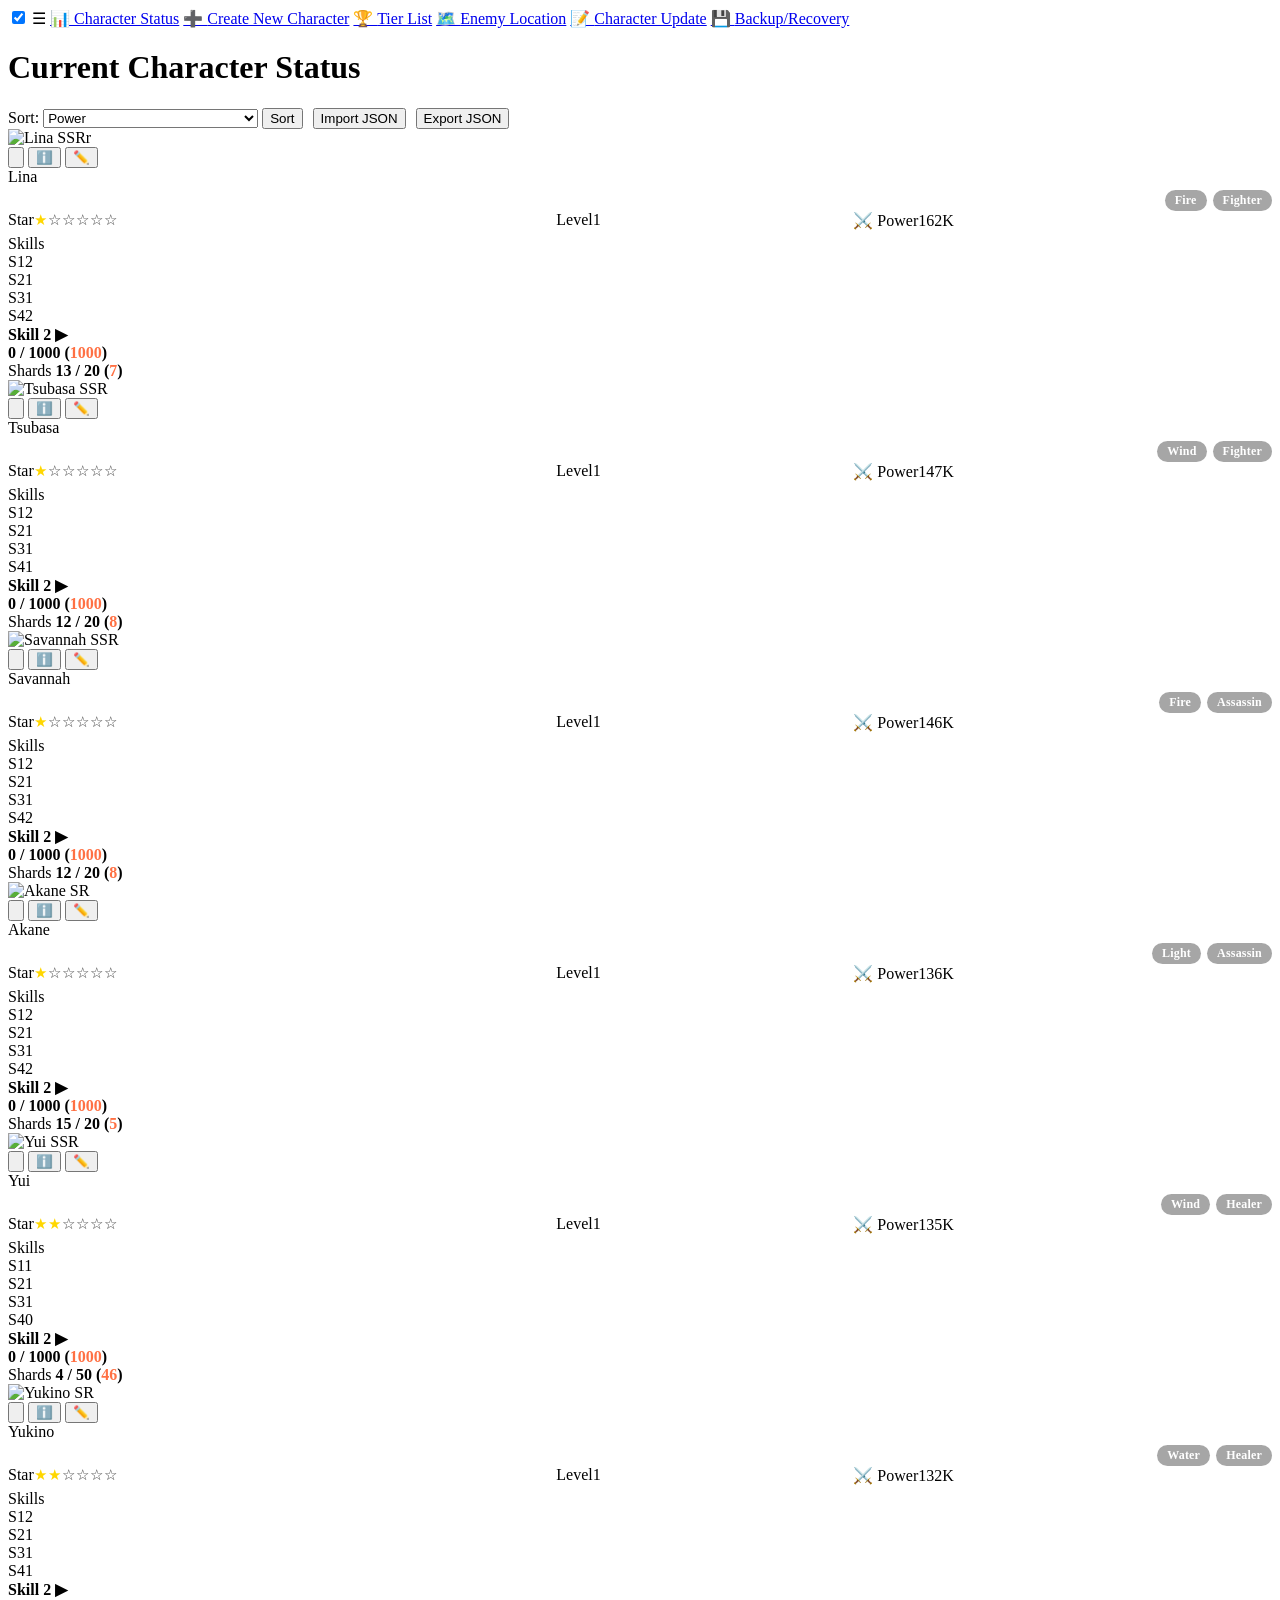
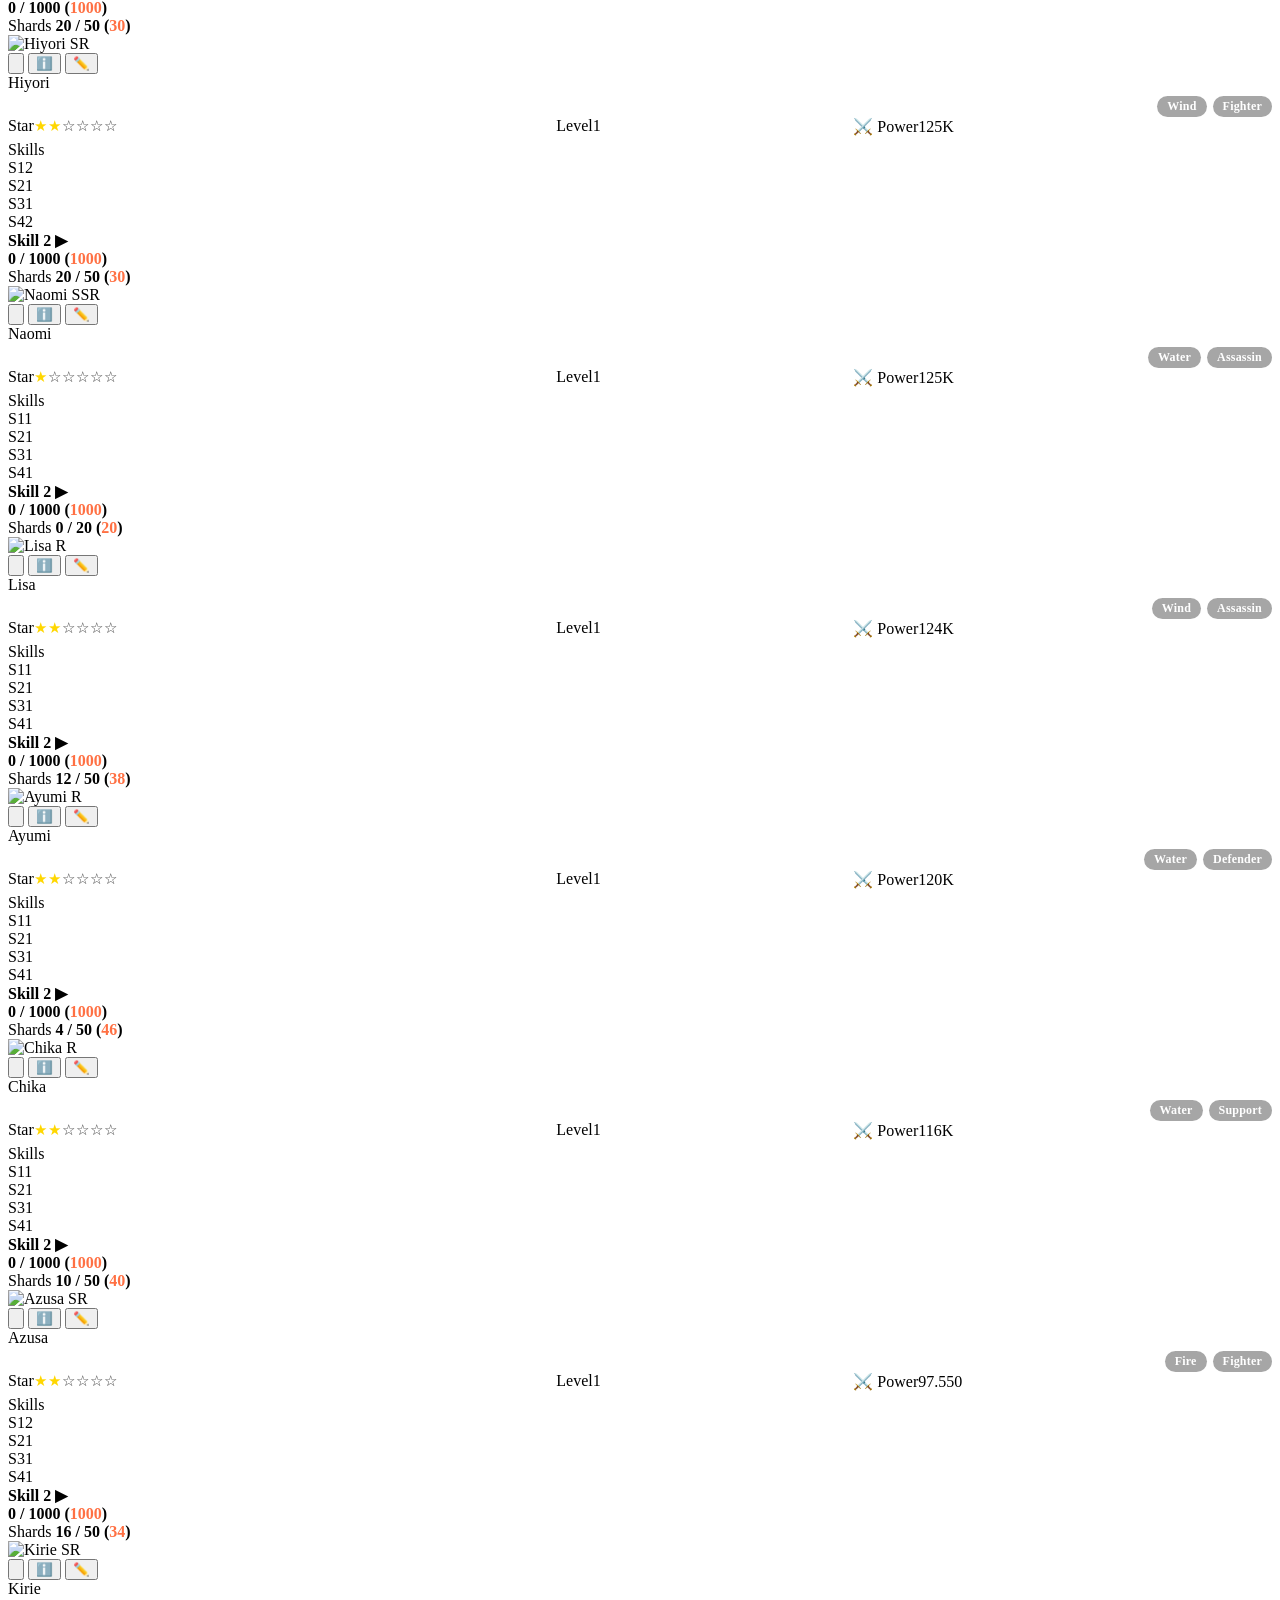
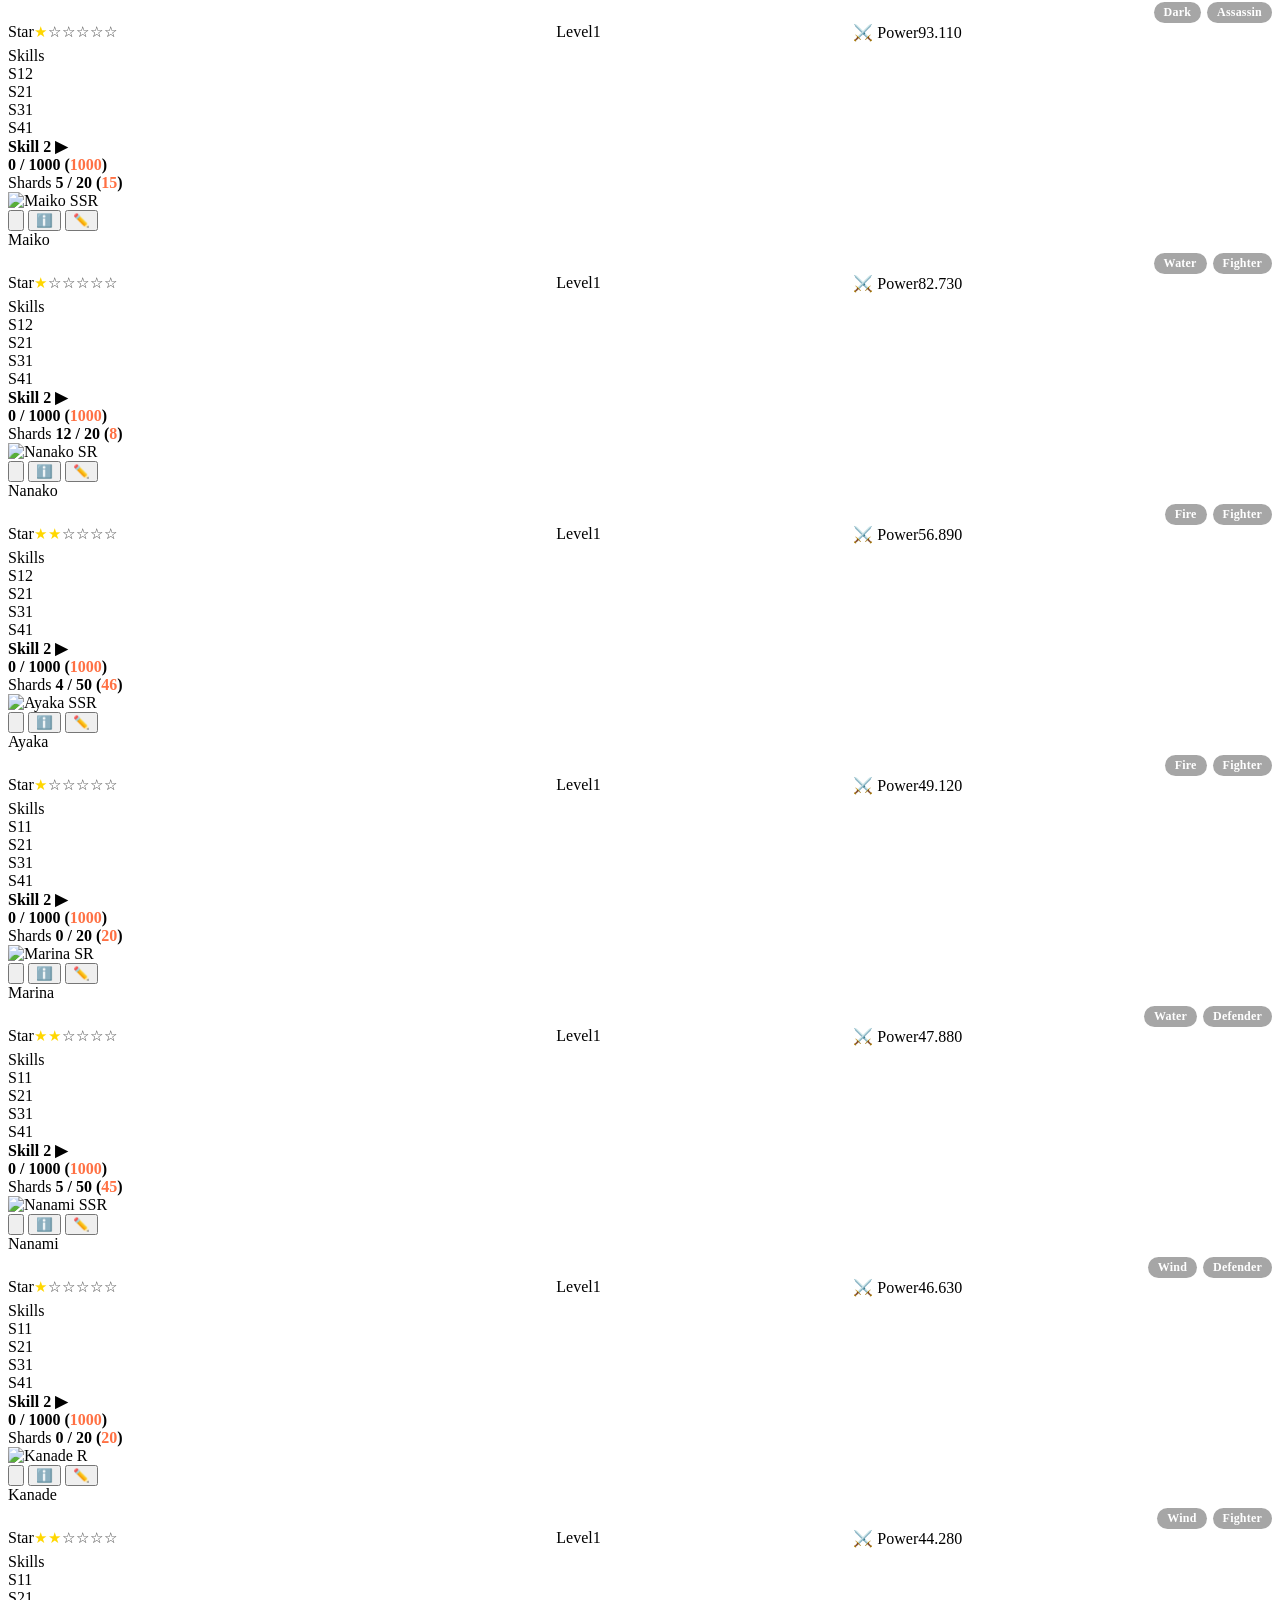
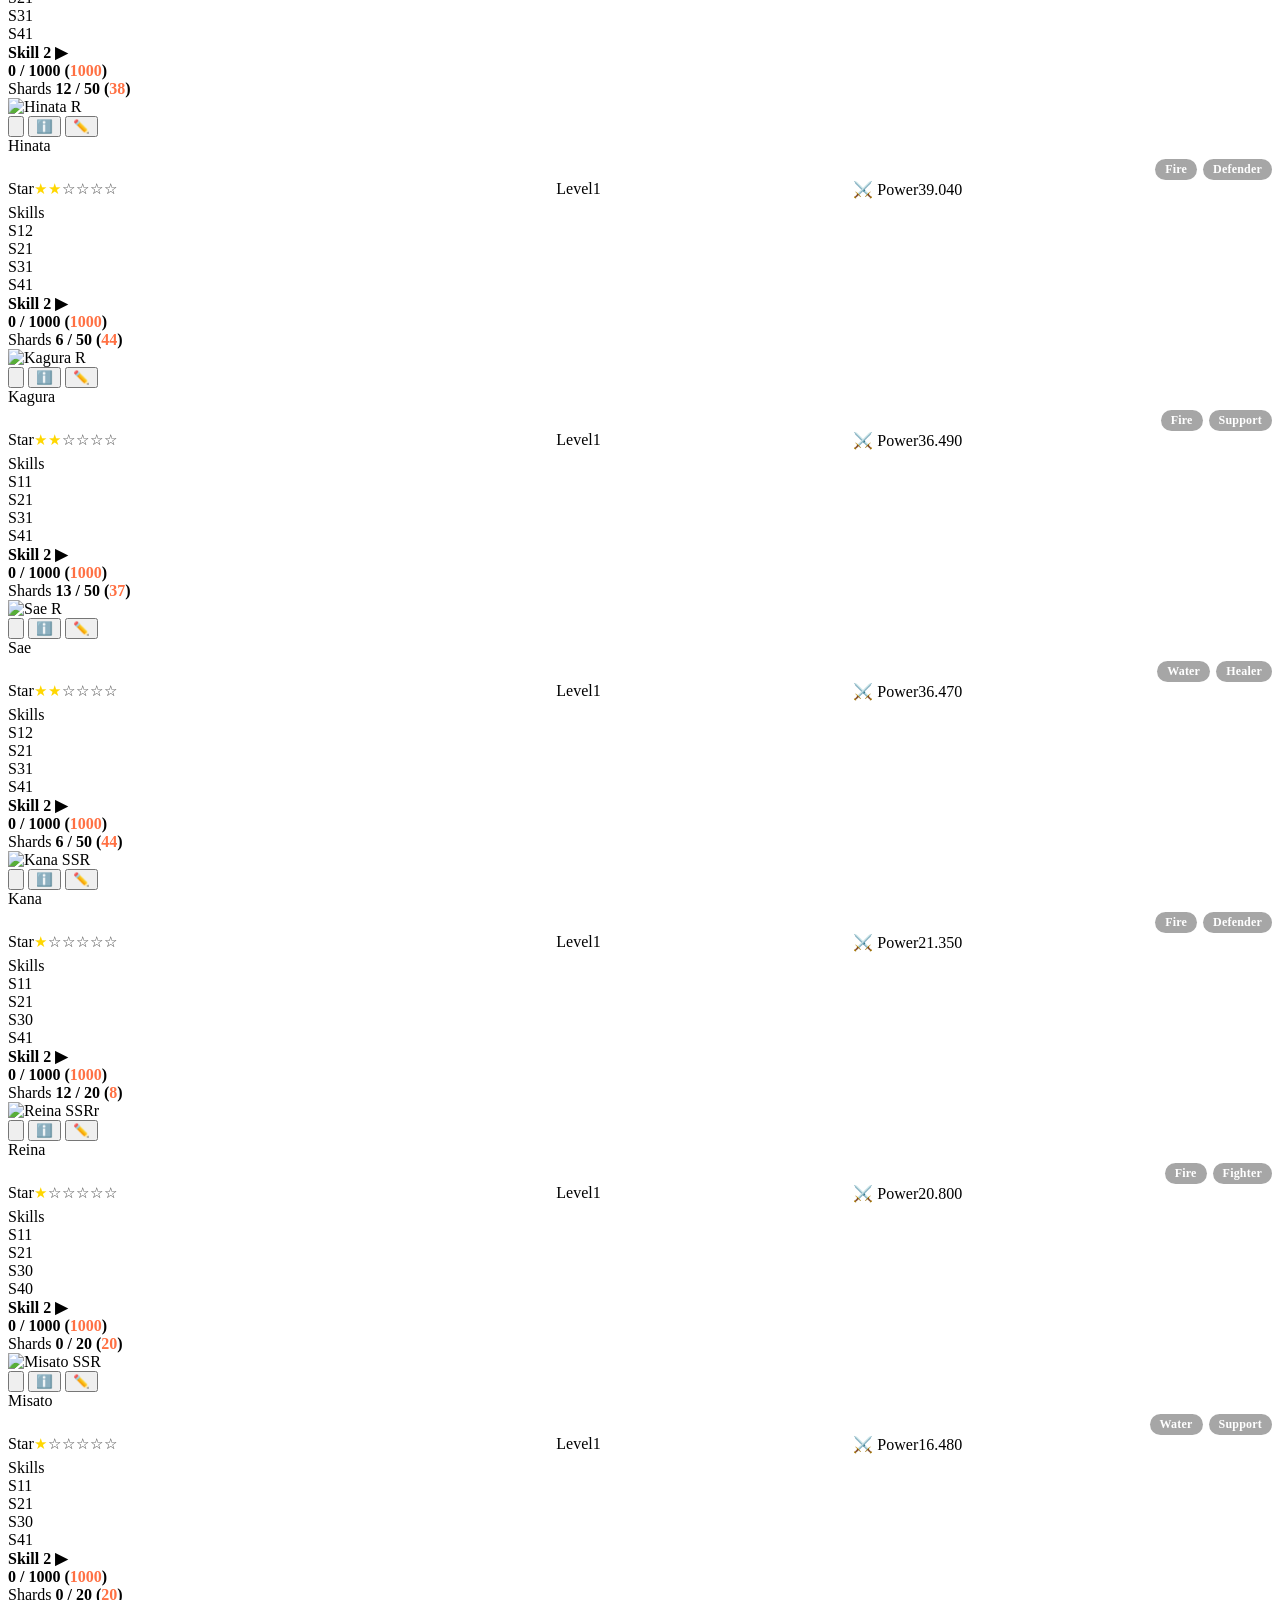
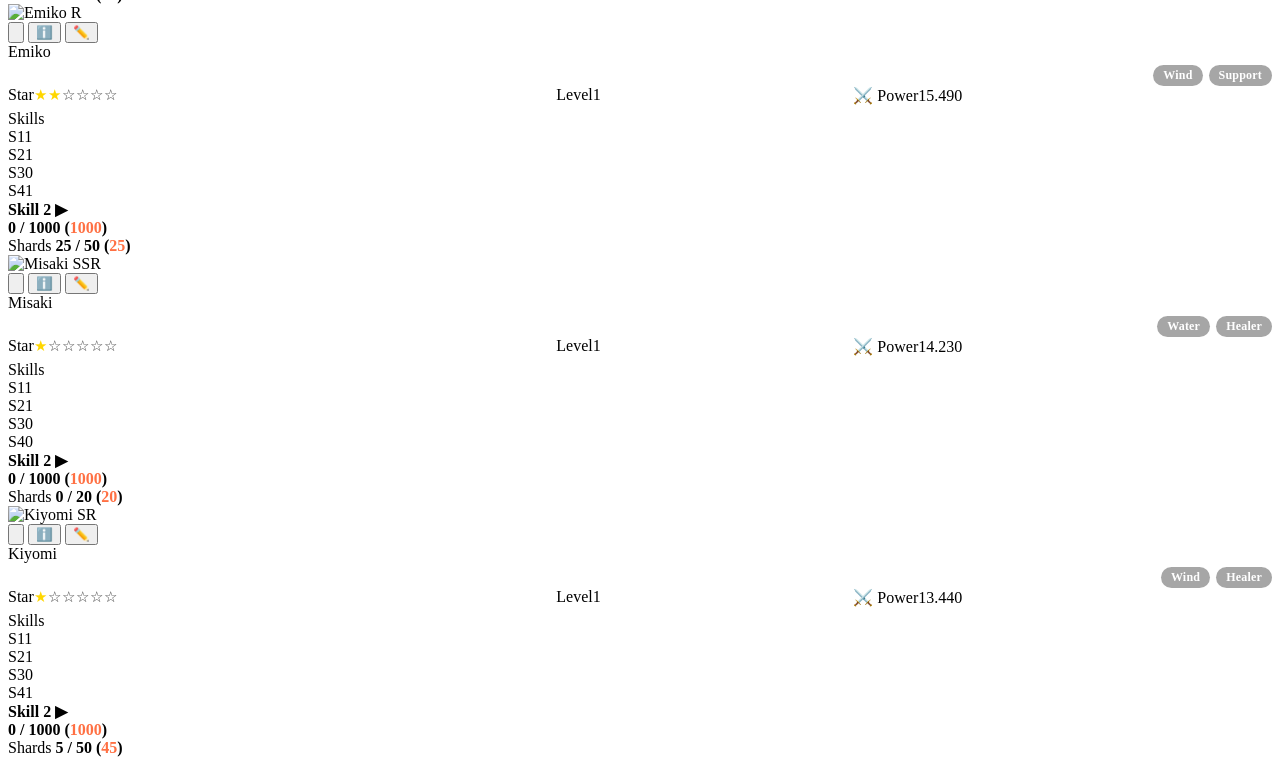
==== index.html @ 73adb27b "u" ====
<!DOCTYPE html>
<html lang="en">
<head>
    <meta charset="UTF-8">
    <meta name="viewport" content="width=device-width, initial-scale=1.0">
    <title>Character Collection</title>
    <link rel="stylesheet" href="style.css">
    <style>
        /* ===== Tambahan untuk layout bertingkat (tier) =====
           Boleh dipindah ke style.css kalau mau. */

        /* Tier 1: chip element + role di header */
        .char-tags { display: flex; gap: 6px; justify-content: flex-end; flex-wrap: wrap; margin-top: 4px; }
        .char-tag {
            font-size: 12px; font-weight: 700; padding: 3px 10px; border-radius: 999px;
            background: rgba(0, 0, 0, 0.35); color: #fff; letter-spacing: .2px;
        }

        /* Tier 2: baris Star | Level | Power */
        .grid-3 { display: grid; grid-template-columns: 1.3fr 0.7fr 1fr; gap: 4px; }
        .grid-value.star-value { font-size: 15px; letter-spacing: 1px; white-space: nowrap; }

        /* Shards satu baris penuh */
        .grid-2-row.single { grid-template-columns: 1fr; }
        .grid-2-row.single > .grid-item { width: 100%; flex: 1; }

        /* Tier 3: panel info (tersembunyi sampai tombol ℹ️ ditekan) */
        .info-panel {
            display: none; margin-top: 8px; padding: 10px 12px; border-radius: 10px;
            background: rgba(255, 255, 255, 0.05); border: 1px dashed rgba(255, 255, 255, 0.18);
        }
        .char-card.show-info .info-panel { display: block; }
        .info-btn.on { outline: 2px solid currentColor; border-radius: 6px; }
        .info-section-title { font-size: 11px; opacity: .7; margin: 0 0 6px; }
        .info-row { display: grid; grid-template-columns: repeat(3, 1fr); gap: 6px; margin-bottom: 10px; }
        .info-wear { display: grid; grid-template-columns: repeat(4, 1fr); gap: 6px; }
        .info-cell { display: flex; flex-direction: column; align-items: center; gap: 2px; }
        .info-cell .grid-label { font-size: 11px; }
        .info-cell .grid-value { font-size: 16px; }
        .wear-empty { opacity: .35; }

        /* Form edit: bagian wear */
        .edit-wear { display: grid; grid-template-columns: repeat(4, 1fr); gap: 4px; margin: 6px 0; }

        /* Toolbar import/export */
        #filter-controls .spacer { flex: 1; }
        #filter-controls .tool-btn { margin-left: 6px; }
    </style>
</head>
<body>
    <div id="sidebar">
        <input type="checkbox" id="checkmn" checked />
        <label for="checkmn" id="toggle-btn">☰</label>

        <a href="index.html" class="active">📊 <span>Character Status</span></a>
        <a href="create.html">➕ <span>Create New Character</span></a>
        <a href="tier_list.html">🏆 <span>Tier List</span></a> 
        <a href="enemy_location.html">🗺️ <span>Enemy Location</span></a>
        <a href="update_list.html">📝 <span>Character Update</span></a>
        <a href="backup_recovery.html">💾 <span>Backup/Recovery</span></a>
    </div>

    <div id="main-content">
        <h1>Current Character Status</h1>
        
        <div id="filter-controls">
            <label for="sort-by">Sort:</label>
            <select id="sort-by">
                <option value="power" selected>Power</option>
                <option value="skillProgress">Skill Progress</option>
                <option value="default">Default (Element &gt; Role &gt; Rank)</option>
                <option value="level">Level</option>
                <option value="star">Star</option>
                <option value="cardLevel">Card Level</option>
                <option value="cardStar">Card Star</option>
                <option value="shards">Shards</option>
            </select>
            <button id="sort-button">Sort</button>

            <span class="spacer"></span>
            <button id="import-button" class="tool-btn">Import JSON</button>
            <button id="export-button" class="tool-btn">Export JSON</button>
            <input type="file" id="import-file" accept=".json,application/json" hidden>
        </div>

        <div id="card-container"></div>
        
        <div id="load-error"></div>
    </div>

  <script>
    // Konstanta kunci penyimpanan (format di localStorage tetap flat, supaya halaman lain tidak rusak)
    const STORAGE_KEY = 'CHARACTER_DATA_V1';
    let charactersData = []; 

    // --- URUTAN KELOMPOK (dipakai untuk sort default & export) ---
    const ELEMENT_ORDER = ["Fire", "Wind", "Water", "Light", "Dark"];
    const ROLE_ORDER    = ["Fighter", "Assassin", "Defender", "Support", "Healer"];
    const RANK_ORDER    = ["SSRr", "SSR", "SR", "R"];
    const WEAR_KEYS     = ["bracelet", "bikini", "hat", "sandals"];
    const orderIdx = (list, v) => { const i = list.indexOf(v); return i === -1 ? 99 : i; };

    // Power bisa "162K", "1.2M", atau "56.890" (titik = pemisah ribuan)
    function parsePower(p) {
        let s = String(p).toUpperCase().replace(/,/g, '').replace(/\s/g, '');
        if (s.endsWith('K')) return parseFloat(s) * 1000;
        if (s.endsWith('M')) return parseFloat(s) * 1000000;
        if (/^\d{1,3}(\.\d{3})+$/.test(s)) s = s.replace(/\./g, '');
        return parseFloat(s) || 0;
    }

    // =====================================================
    //  KONVERSI JSON:  flat  <->  grouped (element>role>rank>[...])
    // =====================================================
    function flattenGrouped(grouped) {
        const out = [];
        for (const [element, roles] of Object.entries(grouped)) {
            for (const [role, ranks] of Object.entries(roles)) {
                for (const [rank, list] of Object.entries(ranks)) {
                    for (const c of list) {
                        const sk = c.skills || [];
                        const wear = c.wear || {};
                        const flat = {
                            name: c.name, rank, element, role,
                            level: c.level ?? 1,
                            intimacy: c.intimacy ?? 1,
                            star: c.star ?? 1,
                            skillOneLevel: sk[0] ?? 1,
                            skillTwoLevel: sk[1] ?? 1,
                            skillThreeLevel: sk[2] ?? 0,
                            skillFourLevel: sk[3] ?? 0,
                            cardLevel: c.card?.lv ?? 0,
                            cardStar: c.card?.star ?? 0,
                            power: c.power ?? "0",
                            shards: c.shards?.cur ?? 0,
                            shardMax: c.shards?.max ?? 0
                        };
                        WEAR_KEYS.forEach(k => flat[k] = wear[k] ?? 'e'); // 'e' = kosong (kompatibel halaman lain)
                        if (c.skillProgress) flat.skillProgress = c.skillProgress;
                        out.push(flat);
                    }
                }
            }
        }
        return out;
    }

    function groupCharacters(flat) {
        const g = {};
        flat.forEach(c => {
            const compact = {
                name: c.name,
                star: c.star,
                skills: [c.skillOneLevel, c.skillTwoLevel, c.skillThreeLevel, c.skillFourLevel],
                power: c.power,
                level: c.level,
                shards: { cur: parseInt(c.shards) || 0, max: parseInt(c.shardMax) || 0 },
                card: { lv: c.cardLevel, star: c.cardStar },
                intimacy: c.intimacy,
                wear: Object.fromEntries(WEAR_KEYS.map(k => [k, (c[k] && c[k] !== 'e') ? c[k] : null]))
            };
            if (c.skillProgress) compact.skillProgress = c.skillProgress;
            ((g[c.element] ??= {})[c.role] ??= {})[c.rank] ??= [];
            g[c.element][c.role][c.rank].push(compact);
        });
        return g;
    }

    // Cetak JSON rapi: 1 karakter = 1 baris
    function stringifyGrouped(g) {
        const L = ['{'];
        const els = Object.keys(g).sort((a, b) => orderIdx(ELEMENT_ORDER, a) - orderIdx(ELEMENT_ORDER, b));
        els.forEach((el, i) => {
            L.push(`  ${JSON.stringify(el)}: {`);
            const roles = Object.keys(g[el]).sort((a, b) => orderIdx(ROLE_ORDER, a) - orderIdx(ROLE_ORDER, b));
            roles.forEach((ro, j) => {
                L.push(`    ${JSON.stringify(ro)}: {`);
                const ranks = Object.keys(g[el][ro]).sort((a, b) => orderIdx(RANK_ORDER, a) - orderIdx(RANK_ORDER, b));
                ranks.forEach((rk, k) => {
                    L.push(`      ${JSON.stringify(rk)}: [`);
                    const list = [...g[el][ro][rk]].sort((a, b) => parsePower(b.power) - parsePower(a.power));
                    list.forEach((c, m) => L.push(`        ${JSON.stringify(c)}${m < list.length - 1 ? ',' : ''}`));
                    L.push(`      ]${k < ranks.length - 1 ? ',' : ''}`);
                });
                L.push(`    }${j < roles.length - 1 ? ',' : ''}`);
            });
            L.push(`  }${i < els.length - 1 ? ',' : ''}`);
        });
        L.push('}');
        return L.join('\n');
    }

    // Terima format lama (array) maupun baru (object bertingkat)
    function normalizeImported(parsed) {
        return Array.isArray(parsed) ? parsed : flattenGrouped(parsed);
    }

    function migrate(list) {
        list.forEach(char => {
            if (!char.skillProgress) char.skillProgress = { tracked: false, skill: 'skillTwo', current: 0, max: 1000 };
            WEAR_KEYS.forEach(k => { if (char[k] === undefined || char[k] === null) char[k] = 'e'; });
        });
        return list;
    }

    // --- FUNGSI IKON BINTANG ---
    function generateStarIcons(currentStar) {
        const maxStar = 6;
        let starsHtml = '';
        for (let i = 0; i < maxStar; i++) {
            starsHtml += `<span style="color: ${i < currentStar ? 'gold' : '#444'};">${i < currentStar ? '★' : '☆'}</span>`;
        }
        return starsHtml;
    }

    // --- GENERATE HTML MODE BACA (READ-ONLY) ---
    //  Tier 1: img, nama, element, role, rank        (header)
    //  Tier 2: star, skills, power, level, shards    (body)
    //  Tier 3: card, intimacy, 4 wear                (panel info ℹ️)
    function createCardHTML(data, index) {
        const currentShards = parseInt(data.shards) || 0;
        const maxShards = parseInt(data.shardMax) || 0;
        const restShards = Math.max(0, maxShards - currentShards);
        const shardPercentage = maxShards > 0 ? Math.min((currentShards / maxShards) * 100, 100) : 0;
        const elementClass = `element-${data.element}`;
        const starIcons = generateStarIcons(data.star); 
        const cardStarIcons = generateStarIcons(data.cardStar);

        // Data for skill progress
        const skillProgress = data.skillProgress || { tracked: false, skill: 'skillTwo', current: 0, max: 1000 };
        const isTracked = skillProgress.tracked;
        const skillProgressPercentage = Math.min((skillProgress.current / skillProgress.max) * 100, 100);
        const skillNameMap = { skillOne: 'Skill 1', skillTwo: 'Skill 2', skillThree: 'Skill 3' };
        const trackedSkillName = skillNameMap[skillProgress.skill] || 'Skill';

        const wearLabels = { bracelet: 'Bracelet', bikini: 'Bikini', hat: 'Hat', sandals: 'Sandals' };
        const wearHTML = WEAR_KEYS.map(k => {
            const v = data[k];
            const empty = !v || v === 'e';
            return `<div class="info-cell"><span class="grid-label">${wearLabels[k]}</span><span class="grid-value ${empty ? 'wear-empty' : ''}">${empty ? '-' : v}</span></div>`;
        }).join('');

        return `
            <div class="char-card ${elementClass} ${isTracked ? 'progress-tracked' : ''}" id="card-${index}" onclick="handleCardClick(this, event)"> 

                <!-- TIER 1 -->
                <div class="card-header">
                    <div class="grid-2-row header-left">
                        <span class="char-icon"><img src="img/${data.name}.png" alt="${data.name}" onerror="this.src='img/default.png'"></span>
                        <span class="char-rank rank-${data.rank}">${data.rank}</span>
                    </div>
                    <div class="header-right">
                        <div class="header-top-right">
                            <button class="bookmark-btn" title="Track skill progress" onclick="toggleSkillProgress(${index}, event)">
                                <svg fill="currentColor" viewBox="0 0 20 20"><path d="M5 4a2 2 0 012-2h6a2 2 0 012 2v14l-5-2.5L5 18V4z"></path></svg>
                            </button>
                            <button class="edit-btn info-btn" title="Detail" onclick="toggleInfo(${index}, event)">ℹ️</button>
                            <button class="edit-btn" title="Edit" onclick="activateEditMode(${index}, event)">✏️</button>
                        </div>
                        <span class="char-name">${data.name}</span>
                        <span class="char-tags">
                            <span class="char-tag">${data.element}</span>
                            <span class="char-tag">${data.role}</span>
                        </span>
                    </div>
                </div>

                <!-- TIER 2 -->
                <div class="grid-3 main-stats">
                    <div class="grid-item"><span class="grid-label">Star</span><span class="grid-value star-value">${starIcons}</span></div>
                    <div class="grid-item"><span class="grid-label">Level</span><span class="grid-value">${data.level}</span></div>
                    <div class="grid-item"><span class="grid-label">⚔️ Power</span><span class="grid-value">${data.power}</span></div>
                </div>

                <div class="grid-5">
                    <div class="label grid-item" style="margin-top: 5px;">Skills</div>
                    <div class="grid-item"><span class="grid-label">S1</span><span class="grid-value">${data.skillOneLevel}</span></div>
                    <div class="grid-item"><span class="grid-label">S2</span><span class="grid-value">${data.skillTwoLevel}</span></div>
                    <div class="grid-item"><span class="grid-label">S3</span><span class="grid-value">${data.skillThreeLevel}</span></div>
                    <div class="grid-item"><span class="grid-label">S4</span><span class="grid-value">${data.skillFourLevel}</span></div>
                </div>

                <div class="grid-2-row skill-progress-details">
                    <div class="grid-item" style="border:none; padding:0;">
                        <span class="grid-label skill-progress-name"><b>${trackedSkillName} ▶</b></span>
                    </div>
                    <div class="grid-item">
                        <span class="grid-label skill-progress-name"><b>${skillProgress.current} / ${skillProgress.max} (<span style="color:#ff7043;">${skillProgress.max - skillProgress.current}</span>)</b></span>
                        <div class="grid-value progress-bg">
                            <div class="progress-fill" style="width: ${skillProgressPercentage}%"></div>
                        </div>
                    </div>
                </div>

                <div class="grid-2-row single">
                    <div class="grid-item" style="border:none; padding:0;">
                        <span class="grid-label">Shards <b>${currentShards} / ${maxShards} (<span style="color:#ff7043;">${restShards}</span>)</b></span>
                        <div class="grid-value progress-bg">
                            <div class="progress-fill" style="width: ${shardPercentage}%"></div>
                        </div>
                    </div>
                </div>

                <!-- TIER 3 (hanya muncul lewat tombol ℹ️) -->
                <div class="info-panel">
                    <p class="info-section-title">Card &amp; Intimacy</p>
                    <div class="info-row">
                        <div class="info-cell"><span class="grid-label">Card Lv</span><span class="grid-value">${data.cardLevel}</span></div>
                        <div class="info-cell"><span class="grid-label">Card Star</span><span class="grid-value star-value">${cardStarIcons}</span></div>
                        <div class="info-cell"><span class="grid-label">Intimacy</span><span class="grid-value">${data.intimacy}</span></div>
                    </div>
                    <p class="info-section-title">Wear</p>
                    <div class="info-wear">${wearHTML}</div>
                </div>
            </div>
        `;
    }

    // --- GENERATE HTML MODE EDIT (FORM INPUT) ---
    function createEditFormHTML(data, index) {
        const elementClass = `element-${data.element}`;
        const skillProgress = data.skillProgress || { tracked: false, skill: 'skillTwo', current: 0, max: 1000 };
        const wearVal = k => (data[k] && data[k] !== 'e') ? data[k] : '';
        const wearLabels = { bracelet: 'Bracelet', bikini: 'Bikini', hat: 'Hat', sandals: 'Sandals' };

        return `
            <div class="char-card ${elementClass}" style="border: 2px solid var(--accent); cursor: default;" onclick="event.stopPropagation()"> 
                <div class="card-header">
                     <div class="header-left">
                        <span class="char-icon"><img src="img/${data.name}.png" onerror="this.src='img/default.png'"></span>
                     </div>
                    <div class="header-right">
                        <span class="grid-item char-name">${data.name}</span>
                        <input type="number" class="edit-input" id="edit-star-${index}" value="${data.star}" min="1" max="6" placeholder="Star">
                    </div>
                </div>
                
                 <div class="grid-5 main-stats">
                    <div class="grid-item"><span class="grid-label">Level</span><input type="number" class="edit-input" id="edit-level-${index}" value="${data.level}"></div>
                    <div class="grid-item"><span class="grid-label">Intimacy</span><input type="number" class="edit-input" id="edit-intimacy-${index}" value="${data.intimacy}"></div>
                    <div class="grid-item"><span class="grid-label">Element</span>
                        <select class="edit-input" id="edit-element-${index}"></select>
                    </div>
                    <div class="grid-item"><span class="grid-label">Role</span><input type="text" class="edit-input" id="edit-role-${index}" value="${data.role}"></div>
                    <div class="grid-item"><span class="grid-label">⚔️ Power</span><input type="text" class="edit-input" id="edit-power-${index}" value="${data.power}"></div>
                </div>

                <div class="grid-5">
                    <div class="label grid-item">Skills</div>
                    <div class="grid-item"><span class="grid-label">S1</span><input type="number" class="edit-input" id="edit-s1-${index}" value="${data.skillOneLevel}"></div>
                    <div class="grid-item"><span class="grid-label">S2</span><input type="number" class="edit-input" id="edit-s2-${index}" value="${data.skillTwoLevel}"></div>
                    <div class="grid-item"><span class="grid-label">S3</span><input type="number" class="edit-input" id="edit-s3-${index}" value="${data.skillThreeLevel}"></div>
                    <div class="grid-item"><span class="grid-label">S4</span><input type="number" class="edit-input" id="edit-s4-${index}" value="${data.skillFourLevel}"></div>
                </div>
                
                <div class="edit-skill-progress">
                    <div class="grid-item"><span class="grid-label">Tracked Skill</span>
                        <select class="edit-input" id="edit-trackedSkill-${index}">
                            <option value="skillOne" ${skillProgress.skill === 'skillOne' ? 'selected' : ''}>Skill 1</option>
                            <option value="skillTwo" ${skillProgress.skill === 'skillTwo' ? 'selected' : ''}>Skill 2</option>
                            <option value="skillThree" ${skillProgress.skill === 'skillThree' ? 'selected' : ''}>Skill 3</option>
                        </select>
                    </div>
                    <div class="grid-item"><span class="grid-label">Current</span>
                        <input type="number" class="edit-input" id="edit-skillCurrent-${index}" value="${skillProgress.current}">
                    </div>
                    <div class="grid-item"><span class="grid-label">Max</span>
                        <input type="number" class="edit-input" id="edit-skillMax-${index}" value="${skillProgress.max}">
                    </div>
                </div>

                <div class="grid-2-row">
                    <div class="grid-item" style="border:none;">
                         <span class="grid-label">Shards (Cur/Max)</span>
                         <div style="display:flex; gap:2px;">
                            <input type="number" class="edit-input" id="edit-shards-${index}" value="${data.shards}">
                            <input type="number" class="edit-input" id="edit-shardMax-${index}" value="${data.shardMax}">
                         </div>
                    </div>
                    <div class="grid-item" style="border:none;">
                        <span class="grid-label">Card Lv/Star</span>
                        <div style="display:flex; gap:2px;">
                            <input type="number" class="edit-input" id="edit-cardLevel-${index}" value="${data.cardLevel}">
                            <input type="number" class="edit-input" id="edit-cardStar-${index}" value="${data.cardStar}">
                        </div>
                    </div>
                </div>

                <div class="edit-wear">
                    ${WEAR_KEYS.map(k => `
                        <div class="grid-item"><span class="grid-label">${wearLabels[k]}</span>
                            <input type="text" class="edit-input" id="edit-${k}-${index}" value="${wearVal(k)}" placeholder="T6">
                        </div>`).join('')}
                </div>

                <div class="action-buttons">
                    <button class="btn-cancel" onclick="cancelEdit(${index})">Batal</button>
                    <button class="btn-save" onclick="saveEdit(${index})">Simpan</button>
                </div>
            </div>
        `;
    }

    // --- LOGIKA UTAMA (RENDER) ---
    function displayCharacters(data) {
        const container = document.getElementById('card-container');
        container.innerHTML = '';
        if (data.length === 0) {
            container.innerHTML = '<p style="text-align:center; width:100%;">Belum ada data karakter.</p>';
            return;
        }
        container.innerHTML = data.map(character => createCardHTML(character, charactersData.indexOf(character))).join('');
    }

    function refresh() {
        displayCharacters(sortCharacters(charactersData, document.getElementById('sort-by').value));
    }

    function persist() {
        localStorage.setItem(STORAGE_KEY, JSON.stringify(charactersData));
    }

    // --- EVENT HANDLERS ---
    
    function handleCardClick(cardElement, event) {
        if (event.target.closest('button')) return; // Don't activate if a button was clicked
        document.querySelectorAll('.char-card').forEach(c => {
            if (c !== cardElement) c.classList.remove('active-card');
        });
        cardElement.classList.toggle('active-card');
    }

    function toggleInfo(index, event) {
        event.stopPropagation();
        const card = document.getElementById(`card-${index}`);
        card.classList.toggle('show-info');
        card.querySelector('.info-btn').classList.toggle('on', card.classList.contains('show-info'));
    }

    function toggleSkillProgress(index, event) {
        event.stopPropagation();
        charactersData[index].skillProgress.tracked = !charactersData[index].skillProgress.tracked;
        persist();
        refresh();
    }

    function activateEditMode(index, event) {
        event.stopPropagation();
        const cardContainer = document.getElementById(`card-${index}`);
        const currentData = charactersData[index];
        cardContainer.outerHTML = createEditFormHTML(currentData, index);
        const elementSelect = document.getElementById(`edit-element-${index}`);
        ELEMENT_ORDER.forEach(el => {
            const option = document.createElement('option');
            option.value = el;
            option.text = el;
            if (el === currentData.element) option.selected = true;
            elementSelect.appendChild(option);
        });
    }

    function cancelEdit(index) {
        refresh();
    }

    function saveEdit(index) {
        const updatedChar = { ...charactersData[index] };
        const val = id => document.getElementById(`${id}-${index}`).value;
        
        updatedChar.star = parseInt(val('edit-star')) || 0;
        updatedChar.level = parseInt(val('edit-level')) || 0;
        updatedChar.intimacy = parseInt(val('edit-intimacy')) || 0;
        updatedChar.element = val('edit-element');
        updatedChar.role = val('edit-role');
        updatedChar.power = val('edit-power');
        updatedChar.skillOneLevel = parseInt(val('edit-s1')) || 0;
        updatedChar.skillTwoLevel = parseInt(val('edit-s2')) || 0;
        updatedChar.skillThreeLevel = parseInt(val('edit-s3')) || 0;
        updatedChar.skillFourLevel = parseInt(val('edit-s4')) || 0;
        updatedChar.shards = val('edit-shards');
        updatedChar.shardMax = val('edit-shardMax');
        updatedChar.cardLevel = parseInt(val('edit-cardLevel')) || 0;
        updatedChar.cardStar = parseInt(val('edit-cardStar')) || 0;
        WEAR_KEYS.forEach(k => { updatedChar[k] = val(`edit-${k}`).trim() || 'e'; });

        updatedChar.skillProgress = { ...updatedChar.skillProgress };
        updatedChar.skillProgress.skill = val('edit-trackedSkill');
        updatedChar.skillProgress.current = parseInt(val('edit-skillCurrent')) || 0;
        updatedChar.skillProgress.max = parseInt(val('edit-skillMax')) || 1; // Avoid division by zero

        charactersData[index] = updatedChar;
        persist();
        refresh();
    }

    // --- FUNGSI SORTING & LOAD DATA ---
    function sortCharacters(data, criteria) {
        if (criteria === 'skillProgress') {
            return [...data].sort((a, b) => {
                const aTracked = a.skillProgress?.tracked || false;
                const bTracked = b.skillProgress?.tracked || false;
                if (aTracked && !bTracked) return -1;
                if (!aTracked && bTracked) return 1;
                if (aTracked && bTracked) {
                    const progressA = (a.skillProgress.current / a.skillProgress.max) || 0;
                    const progressB = (b.skillProgress.current / b.skillProgress.max) || 0;
                    if (progressB !== progressA) return progressB - progressA;
                }
                return parsePower(b.power) - parsePower(a.power);
            });
        }
        if (criteria === 'default') {
            // Sama dengan urutan JSON: element > role > rank > power
            return [...data].sort((a, b) =>
                orderIdx(ELEMENT_ORDER, a.element) - orderIdx(ELEMENT_ORDER, b.element) ||
                orderIdx(ROLE_ORDER, a.role) - orderIdx(ROLE_ORDER, b.role) ||
                orderIdx(RANK_ORDER, a.rank) - orderIdx(RANK_ORDER, b.rank) ||
                parsePower(b.power) - parsePower(a.power)
            );
        }
        if (criteria === 'power') {
            return [...data].sort((a, b) => parsePower(b.power) - parsePower(a.power));
        }
        if (criteria === 'shards') {
            return [...data].sort((a, b) => {
                const restA = (parseFloat(a.shardMax) || 0) - (parseFloat(a.shards) || 0);
                const restB = (parseFloat(b.shardMax) || 0) - (parseFloat(b.shards) || 0);
                return restA - restB; 
            });
        }
        if (['level', 'star', 'cardLevel', 'cardStar'].includes(criteria)) {
            return [...data].sort((a, b) => (parseInt(b[criteria]) || 0) - (parseInt(a[criteria]) || 0));
        }
        return data;
    }

    function showError(msg) {
        document.getElementById('load-error').textContent = msg;
    }

    async function loadData() {
        const storedData = localStorage.getItem(STORAGE_KEY);
        if (storedData) {
            charactersData = migrate(normalizeImported(JSON.parse(storedData)));
            persist(); // simpan balik hasil migrasi
            refresh();
            return;
        }
        // Belum ada data tersimpan: coba muat characters_grouped.json di folder yang sama
        try {
            const res = await fetch('characters_grouped.json');
            if (!res.ok) throw new Error(res.status);
            charactersData = migrate(normalizeImported(await res.json()));
            persist();
            refresh();
        } catch (err) {
            showError('Belum ada data. Pakai tombol Import JSON untuk memuat file karakter.');
            displayCharacters([]);
        }
    }

    // --- IMPORT / EXPORT ---
    function exportJSON() {
        const text = stringifyGrouped(groupCharacters(charactersData));
        const blob = new Blob([text], { type: 'application/json' });
        const a = document.createElement('a');
        a.href = URL.createObjectURL(blob);
        a.download = `characters_grouped_${new Date().toISOString().slice(0, 10)}.json`;
        a.click();
        URL.revokeObjectURL(a.href);
    }

    function importJSON(file) {
        const reader = new FileReader();
        reader.onload = () => {
            try {
                const list = migrate(normalizeImported(JSON.parse(reader.result)));
                if (!confirm(`Timpa data saat ini dengan ${list.length} karakter dari file ini?`)) return;
                charactersData = list;
                persist();
                showError('');
                refresh();
            } catch (err) {
                showError('File JSON tidak valid: ' + err.message);
            }
        };
        reader.readAsText(file);
    }

    document.addEventListener('DOMContentLoaded', () => {
        loadData();
        
        document.addEventListener('click', (e) => {
            if (!e.target.closest('.char-card')) {
                document.querySelectorAll('.char-card').forEach(c => c.classList.remove('active-card'));
            }
        });

        document.getElementById('sort-button').addEventListener('click', refresh);
        document.getElementById('export-button').addEventListener('click', exportJSON);
        document.getElementById('import-button').addEventListener('click', () => document.getElementById('import-file').click());
        document.getElementById('import-file').addEventListener('change', e => {
            if (e.target.files[0]) importJSON(e.target.files[0]);
            e.target.value = '';
        });
    });
    </script>
</body>
</html>
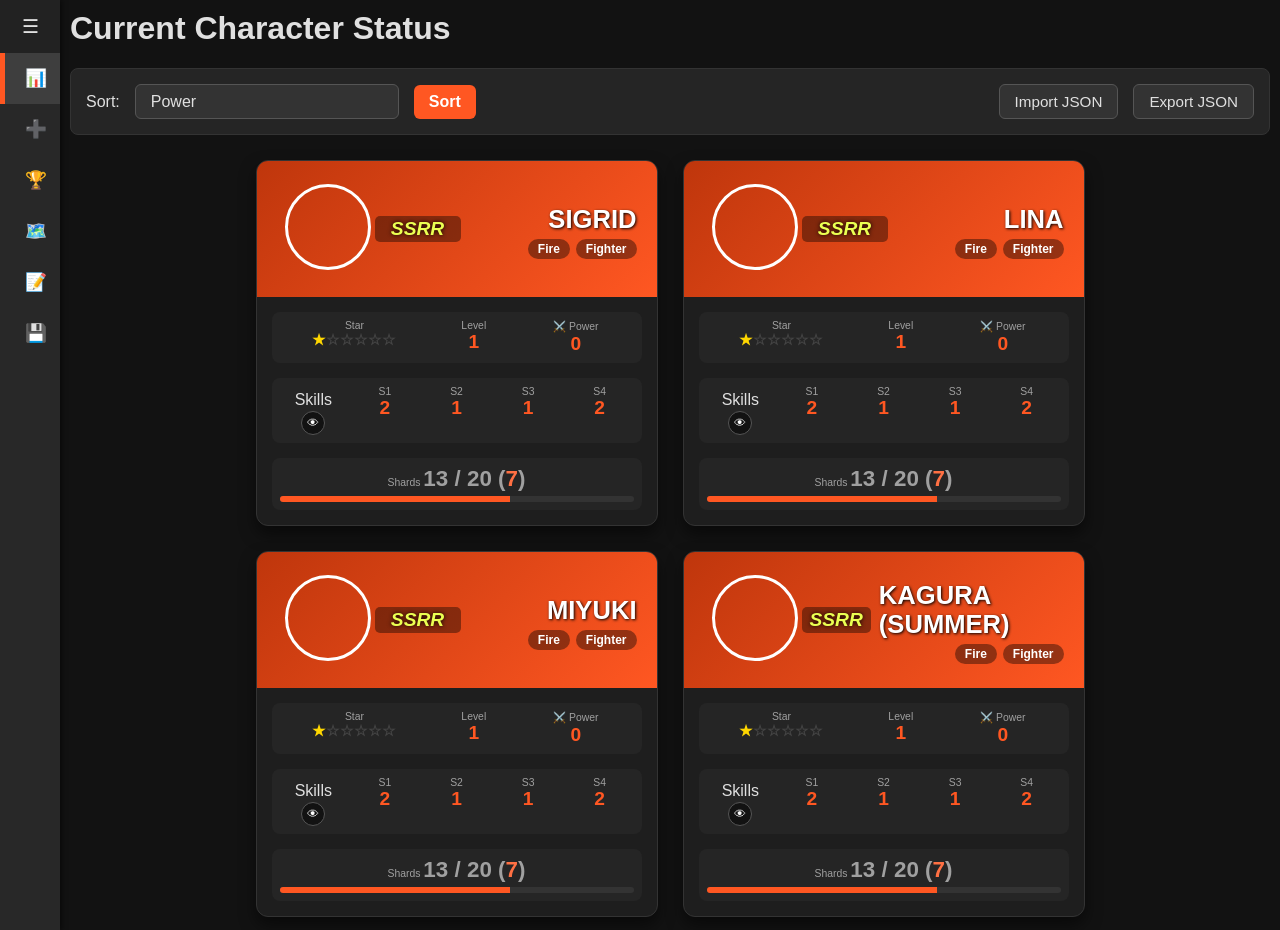
==== commit 97fd5e43: "update" ====
--- a/index.html
+++ b/index.html
@@ -5,47 +5,6 @@
     <meta name="viewport" content="width=device-width, initial-scale=1.0">
     <title>Character Collection</title>
     <link rel="stylesheet" href="style.css">
-    <style>
-        /* ===== Tambahan untuk layout bertingkat (tier) =====
-           Boleh dipindah ke style.css kalau mau. */
-
-        /* Tier 1: chip element + role di header */
-        .char-tags { display: flex; gap: 6px; justify-content: flex-end; flex-wrap: wrap; margin-top: 4px; }
-        .char-tag {
-            font-size: 12px; font-weight: 700; padding: 3px 10px; border-radius: 999px;
-            background: rgba(0, 0, 0, 0.35); color: #fff; letter-spacing: .2px;
-        }
-
-        /* Tier 2: baris Star | Level | Power */
-        .grid-3 { display: grid; grid-template-columns: 1.3fr 0.7fr 1fr; gap: 4px; }
-        .grid-value.star-value { font-size: 15px; letter-spacing: 1px; white-space: nowrap; }
-
-        /* Shards satu baris penuh */
-        .grid-2-row.single { grid-template-columns: 1fr; }
-        .grid-2-row.single > .grid-item { width: 100%; flex: 1; }
-
-        /* Tier 3: panel info (tersembunyi sampai tombol ℹ️ ditekan) */
-        .info-panel {
-            display: none; margin-top: 8px; padding: 10px 12px; border-radius: 10px;
-            background: rgba(255, 255, 255, 0.05); border: 1px dashed rgba(255, 255, 255, 0.18);
-        }
-        .char-card.show-info .info-panel { display: block; }
-        .info-btn.on { outline: 2px solid currentColor; border-radius: 6px; }
-        .info-section-title { font-size: 11px; opacity: .7; margin: 0 0 6px; }
-        .info-row { display: grid; grid-template-columns: repeat(3, 1fr); gap: 6px; margin-bottom: 10px; }
-        .info-wear { display: grid; grid-template-columns: repeat(4, 1fr); gap: 6px; }
-        .info-cell { display: flex; flex-direction: column; align-items: center; gap: 2px; }
-        .info-cell .grid-label { font-size: 11px; }
-        .info-cell .grid-value { font-size: 16px; }
-        .wear-empty { opacity: .35; }
-
-        /* Form edit: bagian wear */
-        .edit-wear { display: grid; grid-template-columns: repeat(4, 1fr); gap: 4px; margin: 6px 0; }
-
-        /* Toolbar import/export */
-        #filter-controls .spacer { flex: 1; }
-        #filter-controls .tool-btn { margin-left: 6px; }
-    </style>
 </head>
 <body>
     <div id="sidebar">
@@ -88,120 +47,11 @@
         <div id="load-error"></div>
     </div>
 
+  <script src="character_data.js"></script>
   <script>
     // Konstanta kunci penyimpanan (format di localStorage tetap flat, supaya halaman lain tidak rusak)
     const STORAGE_KEY = 'CHARACTER_DATA_V1';
     let charactersData = []; 
-
-    // --- URUTAN KELOMPOK (dipakai untuk sort default & export) ---
-    const ELEMENT_ORDER = ["Fire", "Wind", "Water", "Light", "Dark"];
-    const ROLE_ORDER    = ["Fighter", "Assassin", "Defender", "Support", "Healer"];
-    const RANK_ORDER    = ["SSRr", "SSR", "SR", "R"];
-    const WEAR_KEYS     = ["bracelet", "bikini", "hat", "sandals"];
-    const orderIdx = (list, v) => { const i = list.indexOf(v); return i === -1 ? 99 : i; };
-
-    // Power bisa "162K", "1.2M", atau "56.890" (titik = pemisah ribuan)
-    function parsePower(p) {
-        let s = String(p).toUpperCase().replace(/,/g, '').replace(/\s/g, '');
-        if (s.endsWith('K')) return parseFloat(s) * 1000;
-        if (s.endsWith('M')) return parseFloat(s) * 1000000;
-        if (/^\d{1,3}(\.\d{3})+$/.test(s)) s = s.replace(/\./g, '');
-        return parseFloat(s) || 0;
-    }
-
-    // =====================================================
-    //  KONVERSI JSON:  flat  <->  grouped (element>role>rank>[...])
-    // =====================================================
-    function flattenGrouped(grouped) {
-        const out = [];
-        for (const [element, roles] of Object.entries(grouped)) {
-            for (const [role, ranks] of Object.entries(roles)) {
-                for (const [rank, list] of Object.entries(ranks)) {
-                    for (const c of list) {
-                        const sk = c.skills || [];
-                        const wear = c.wear || {};
-                        const flat = {
-                            name: c.name, rank, element, role,
-                            level: c.level ?? 1,
-                            intimacy: c.intimacy ?? 1,
-                            star: c.star ?? 1,
-                            skillOneLevel: sk[0] ?? 1,
-                            skillTwoLevel: sk[1] ?? 1,
-                            skillThreeLevel: sk[2] ?? 0,
-                            skillFourLevel: sk[3] ?? 0,
-                            cardLevel: c.card?.lv ?? 0,
-                            cardStar: c.card?.star ?? 0,
-                            power: c.power ?? "0",
-                            shards: c.shards?.cur ?? 0,
-                            shardMax: c.shards?.max ?? 0
-                        };
-                        WEAR_KEYS.forEach(k => flat[k] = wear[k] ?? 'e'); // 'e' = kosong (kompatibel halaman lain)
-                        if (c.skillProgress) flat.skillProgress = c.skillProgress;
-                        out.push(flat);
-                    }
-                }
-            }
-        }
-        return out;
-    }
-
-    function groupCharacters(flat) {
-        const g = {};
-        flat.forEach(c => {
-            const compact = {
-                name: c.name,
-                star: c.star,
-                skills: [c.skillOneLevel, c.skillTwoLevel, c.skillThreeLevel, c.skillFourLevel],
-                power: c.power,
-                level: c.level,
-                shards: { cur: parseInt(c.shards) || 0, max: parseInt(c.shardMax) || 0 },
-                card: { lv: c.cardLevel, star: c.cardStar },
-                intimacy: c.intimacy,
-                wear: Object.fromEntries(WEAR_KEYS.map(k => [k, (c[k] && c[k] !== 'e') ? c[k] : null]))
-            };
-            if (c.skillProgress) compact.skillProgress = c.skillProgress;
-            ((g[c.element] ??= {})[c.role] ??= {})[c.rank] ??= [];
-            g[c.element][c.role][c.rank].push(compact);
-        });
-        return g;
-    }
-
-    // Cetak JSON rapi: 1 karakter = 1 baris
-    function stringifyGrouped(g) {
-        const L = ['{'];
-        const els = Object.keys(g).sort((a, b) => orderIdx(ELEMENT_ORDER, a) - orderIdx(ELEMENT_ORDER, b));
-        els.forEach((el, i) => {
-            L.push(`  ${JSON.stringify(el)}: {`);
-            const roles = Object.keys(g[el]).sort((a, b) => orderIdx(ROLE_ORDER, a) - orderIdx(ROLE_ORDER, b));
-            roles.forEach((ro, j) => {
-                L.push(`    ${JSON.stringify(ro)}: {`);
-                const ranks = Object.keys(g[el][ro]).sort((a, b) => orderIdx(RANK_ORDER, a) - orderIdx(RANK_ORDER, b));
-                ranks.forEach((rk, k) => {
-                    L.push(`      ${JSON.stringify(rk)}: [`);
-                    const list = [...g[el][ro][rk]].sort((a, b) => parsePower(b.power) - parsePower(a.power));
-                    list.forEach((c, m) => L.push(`        ${JSON.stringify(c)}${m < list.length - 1 ? ',' : ''}`));
-                    L.push(`      ]${k < ranks.length - 1 ? ',' : ''}`);
-                });
-                L.push(`    }${j < roles.length - 1 ? ',' : ''}`);
-            });
-            L.push(`  }${i < els.length - 1 ? ',' : ''}`);
-        });
-        L.push('}');
-        return L.join('\n');
-    }
-
-    // Terima format lama (array) maupun baru (object bertingkat)
-    function normalizeImported(parsed) {
-        return Array.isArray(parsed) ? parsed : flattenGrouped(parsed);
-    }
-
-    function migrate(list) {
-        list.forEach(char => {
-            if (!char.skillProgress) char.skillProgress = { tracked: false, skill: 'skillTwo', current: 0, max: 1000 };
-            WEAR_KEYS.forEach(k => { if (char[k] === undefined || char[k] === null) char[k] = 'e'; });
-        });
-        return list;
-    }
 
     // --- FUNGSI IKON BINTANG ---
     function generateStarIcons(currentStar) {
@@ -232,6 +82,15 @@
         const skillProgressPercentage = Math.min((skillProgress.current / skillProgress.max) * 100, 100);
         const skillNameMap = { skillOne: 'Skill 1', skillTwo: 'Skill 2', skillThree: 'Skill 3' };
         const trackedSkillName = skillNameMap[skillProgress.skill] || 'Skill';
+
+        const skillLevels = [data.skillOneLevel, data.skillTwoLevel, data.skillThreeLevel, data.skillFourLevel];
+        const skillDetailHTML = skillLevels.map((lv, i) => {
+            const info = (data.skillInfo || [])[i] || '';
+            return `<div class="skill-item">
+                        <div class="skill-item-head">Skill ${i + 1} · Lv <span>${lv}</span></div>
+                        <div class="skill-item-body">${info ? safeInfo(info) : '<span class="skill-empty">Belum ada info</span>'}</div>
+                    </div>`;
+        }).join('');
 
         const wearLabels = { bracelet: 'Bracelet', bikini: 'Bikini', hat: 'Hat', sandals: 'Sandals' };
         const wearHTML = WEAR_KEYS.map(k => {
@@ -273,12 +132,14 @@
                 </div>
 
                 <div class="grid-5">
-                    <div class="label grid-item" style="margin-top: 5px;">Skills</div>
+                    <div class="label grid-item" style="margin-top: 5px;">Skills <button class="eye-btn" title="Lihat detail skill" onclick="toggleSkillInfo(${index}, event)">👁</button></div>
                     <div class="grid-item"><span class="grid-label">S1</span><span class="grid-value">${data.skillOneLevel}</span></div>
                     <div class="grid-item"><span class="grid-label">S2</span><span class="grid-value">${data.skillTwoLevel}</span></div>
                     <div class="grid-item"><span class="grid-label">S3</span><span class="grid-value">${data.skillThreeLevel}</span></div>
                     <div class="grid-item"><span class="grid-label">S4</span><span class="grid-value">${data.skillFourLevel}</span></div>
                 </div>
+
+                <div class="skill-detail">${skillDetailHTML}</div>
 
                 <div class="grid-2-row skill-progress-details">
                     <div class="grid-item" style="border:none; padding:0;">
@@ -386,6 +247,13 @@
                     </div>
                 </div>
 
+                <div class="edit-skill-info">
+                    ${[0, 1, 2, 3].map(i => `
+                        <div><span class="grid-label">Skill ${i + 1} info  (&lt;b&gt;summary&lt;/b&gt;deskripsi)</span>
+                            <textarea class="edit-input" id="edit-skillInfo${i}-${index}" rows="2">${(data.skillInfo || [])[i] || ''}</textarea>
+                        </div>`).join('')}
+                </div>
+
                 <div class="edit-wear">
                     ${WEAR_KEYS.map(k => `
                         <div class="grid-item"><span class="grid-label">${wearLabels[k]}</span>
@@ -434,7 +302,11 @@
         event.stopPropagation();
         const card = document.getElementById(`card-${index}`);
         card.classList.toggle('show-info');
-        card.querySelector('.info-btn').classList.toggle('on', card.classList.contains('show-info'));
+    }
+
+    function toggleSkillInfo(index, event) {
+        event.stopPropagation();
+        document.getElementById(`card-${index}`).classList.toggle('show-skills');
     }
 
     function toggleSkillProgress(index, event) {
@@ -482,6 +354,7 @@
         updatedChar.cardLevel = parseInt(val('edit-cardLevel')) || 0;
         updatedChar.cardStar = parseInt(val('edit-cardStar')) || 0;
         WEAR_KEYS.forEach(k => { updatedChar[k] = val(`edit-${k}`).trim() || 'e'; });
+        updatedChar.skillInfo = [0, 1, 2, 3].map(i => val(`edit-skillInfo${i}`).trim());
 
         updatedChar.skillProgress = { ...updatedChar.skillProgress };
         updatedChar.skillProgress.skill = val('edit-trackedSkill');
@@ -535,7 +408,9 @@
     }
 
     function showError(msg) {
-        document.getElementById('load-error').textContent = msg;
+        const el = document.getElementById('load-error');
+        el.textContent = msg;
+        el.style.display = msg ? 'block' : 'none';
     }
 
     async function loadData() {
--- a/style.css
+++ b/style.css
@@ -0,0 +1,1638 @@
+  /*
+  :root {
+    --bg-color: #121212;
+    --card-bg: #1e1e1e;
+    --text-main: #e0e0e0;
+    --text-muted: #a0a0a0;
+    --accent: #ff5722;
+
+    --border: #333;
+
+  }
+
+  body {
+    font-family: 'Segoe UI', Tahoma, Geneva, Verdana, sans-serif;
+    background-color: var(--bg-color);
+    color: var(--text-main);
+    margin: 0;
+    padding: 40px;
+    min-height: 100vh;
+    display: flex;
+
+    padding: 0;
+  }
+
+  h1 {
+    display: block;
+    font-size: 2em;
+    margin-block-start: 0em;
+    margin-block-end: 0.67em;
+    margin-inline-start: 0px;
+    margin-inline-end: 0px;
+    font-weight: bold;
+    unicode-bidi: isolate;
+  }
+
+  #sidebar {
+
+    width: min-content;
+    background-color: #282828;
+    color: var(--text-main);
+    min-height: 100vh;
+    box-shadow: 2px 0 5px rgba(0, 0, 0, 0.5);
+    transition: width 0.3s ease;
+    display: flex;
+    flex-direction: column;
+
+
+  }
+
+
+
+  #checkmn:checked~a,
+  #sidebar:has(#checkmn:checked) {
+    width: 60px;
+  }
+
+  #sidebar a {
+    display: flex;
+    align-items: center;
+    padding: 15px 20px;
+    text-decoration: none;
+    color: var(--text-main);
+    font-size: 1.1rem;
+    border-left: 5px solid transparent;
+    transition: all 0.3s ease;
+
+
+    white-space: nowrap;
+    width: 100%;
+    box-sizing: border-box;
+  }
+
+
+  #sidebar a span {
+    margin-left: 15px;
+
+    transition: opacity 0.2s;
+  }
+
+
+  #checkmn:checked~a span {
+    opacity: 0;
+    display: none;
+  }
+
+  #sidebar a:hover,
+  #sidebar a.active {
+    background-color: #3e3e3e;
+    border-left: 5px solid var(--accent);
+  }
+
+
+  #checkmn {
+    display: none;
+  }
+
+
+  #toggle-btn {
+    padding: 15px 22px;
+    cursor: pointer;
+    font-size: 1.2rem;
+    background: #222;
+    display: block;
+  }
+
+  #main-content {
+    flex-grow: 1;
+    padding: 10px 10px 20px 10px;
+    height: 100vh;
+    overflow-y: scroll;
+  }
+
+  .char-card.element-Fire {
+    --header-start: #bf360c;
+    --header-end: #ff5722;
+    --card-accent: #ff5722;
+  }
+
+  .char-card.element-Wind {
+    --header-start: #4caf50;
+    --header-end: #8bc34a;
+    --card-accent: #8bc34a;
+  }
+
+  .char-card.element-Water {
+    --header-start: #2196f3;
+    --header-end: #64b5f6;
+    --card-accent: #64b5f6;
+  }
+
+  .char-card.element-Light {
+    --header-start: #ffc107;
+    --header-end: #ffeb3b;
+    --card-accent: #ffeb3b;
+  }
+
+  .char-card.element-Dark {
+    --header-start: #673ab7;
+    --header-end: #9c27b0;
+    --card-accent: #9c27b0;
+  }
+
+  #card-container {
+    display: flex;
+    flex-wrap: wrap;
+    gap: 25px;
+    justify-content: center;
+    align-items: flex-start;
+  }
+
+
+  .char-card {
+    background: var(--card-bg);
+    padding: 0px;
+    justify-content: space-between;
+    align-items: center;
+    width: 100%;
+    max-width: 400px;
+    border-radius: 12px;
+    box-shadow: 0 8px 16px rgba(0, 0, 0, 0.5);
+    border: 1px solid var(--border);
+    overflow: hidden;
+    transition: transform 0.2s;
+  }
+
+  .char-card:hover {
+    transform: translateY(-5px);
+    border-color: var(--card-accent);
+  }
+
+
+  .card-header {
+    background: linear-gradient(135deg, var(--header-start), var(--header-end));
+    padding: 15px 20px;
+    display: flex;
+    justify-content: space-between;
+    align-items: center;
+  }
+
+
+
+  .char-icon img {
+    width: 8em;
+    height: auto;
+    border-radius: 50%;
+    border: 2px solid white;
+    object-fit: contain;
+  }
+
+  .char-rank.rank-SSRr {
+    --rank-color: gold;
+  }
+
+  .char-rank.rank-SSR {
+    --rank-color: gold;
+  }
+
+  .char-rank.rank-SR {
+    --rank-color: purple;
+  }
+
+  .char-rank.rank-R {
+    --rank-color: cyan;
+  }
+
+  .char-rank {
+    font-size: 1.4rem;
+    font-weight: bold;
+    color: var(--rank-color);
+    text-transform: uppercase;
+    text-shadow: 0px 0px 4px black;
+    align-content: center;
+    font-style: italic;
+  }
+
+  .char-name {
+    font-size: 1.4rem;
+    font-weight: bold;
+    color: white;
+    text-transform: uppercase;
+    text-shadow: 0px 0px 4px black;
+  }
+
+  .char-star {
+    background: rgba(0, 0, 0, 0.466);
+    padding: 5px 10px;
+    border-radius: 20px;
+    font-size: 1.2rem;
+    color: #ffd700;
+    font-weight: bold;
+
+  }
+
+
+  .card-body {
+    padding: 15px;
+    display: flex;
+    flex-direction: column;
+    gap: 10px;
+  }
+
+  .row {
+    display: flex;
+    justify-content: space-between;
+    border-bottom: 1px solid var(--border);
+    padding-bottom: 6px;
+  }
+
+  .row:last-child {
+    border-bottom: none;
+  }
+
+  .col {
+    flex: 1;
+  }
+
+  .label+.value {
+    margin-left: 4px;
+    font-size: 1.4rem;
+  }
+
+  .col.right {
+    text-align: right;
+  }
+
+  .grid-2 {
+    display: grid;
+    grid-template-rows: 1fr 1fr;
+    text-align: right;
+  }
+
+
+  .grid-2 .char-name {
+    justify-self: end;
+    width: min-content;
+  }
+
+  .grid-2 .char-star {
+    justify-self: end;
+    width: min-content;
+  }
+
+  .grid-5 {
+    display: grid;
+    grid-template-columns: repeat(5, 1fr);
+    gap: 4px;
+    text-align: center;
+    background: #252525;
+    padding: 8px;
+    border-radius: 8px;
+    margin-top: 5px;
+  }
+
+  .grid-item {
+    display: flex;
+    flex-direction: column;
+    align-items: center;
+  }
+
+  .grid-label {
+    font-size: 0.65rem;
+    color: var(--text-muted);
+  }
+
+  .grid-value {
+    font-weight: bold;
+    color: var(--card-accent);
+    font-size: 1.2rem;
+  }
+
+  .grid-label>b {
+    font-size: 1.4rem;
+  }
+
+  .label {
+    color: var(--text-muted);
+    font-size: 0.8rem;
+    display: block;
+  }
+
+  .value {
+    font-size: 0.95rem;
+    font-weight: 600;
+  }
+
+
+  .power-row {
+    background: rgba(255, 87, 34, 0.1);
+    padding: 8px;
+    border-radius: 6px;
+    border: 1px solid var(--card-accent);
+    border-bottom: none;
+  }
+
+  .power-val {
+    color: var(--card-accent);
+    font-size: 1.5rem;
+    font-weight: bold;
+  }
+
+
+  .shard-container {
+    margin-top: 5px;
+  }
+
+  .progress-bg {
+    background-color: #333;
+    height: 6px;
+    width: 100%;
+    border-radius: 4px;
+    overflow: hidden;
+    margin-top: 4px;
+  }
+
+  .progress-fill {
+    background-color: var(--card-accent);
+    height: 6px;
+    transition: width 0.5s ease;
+  }
+
+  #load-error {
+    color: #ff3333;
+    padding: 20px;
+    background: #331010;
+    border: 1px solid #ff3333;
+    border-radius: 8px;
+    text-align: center;
+    display: none;
+
+    margin-top: 20px;
+    max-width: 400px;
+    margin: 20px auto;
+  }
+
+
+  #filter-controls {
+    display: flex;
+    gap: 15px;
+    align-items: center;
+    margin-bottom: 25px;
+    padding: 15px;
+    background: #252525;
+    border-radius: 8px;
+    border: 1px solid var(--border);
+  }
+
+  #filter-controls label {
+    font-size: 1rem;
+    color: var(--text-main);
+  }
+
+  #sort-by,
+  #sort-button {
+    padding: 8px 15px;
+    border-radius: 6px;
+    font-size: 1rem;
+    cursor: pointer;
+    border: none;
+  }
+
+  #sort-by {
+    background-color: #333;
+    color: var(--text-main);
+    border: 1px solid #555;
+    appearance: none;
+  }
+
+  #sort-button {
+    background-color: var(--accent);
+    color: white;
+    font-weight: bold;
+    transition: background-color 0.2s;
+  }
+
+  #sort-button:hover {
+    background-color: #e64a19;
+
+  }
+
+
+
+  .char-card {
+    position: relative;
+    cursor: pointer;
+    transition: transform 0.2s, border-color 0.2s;
+  }
+
+
+  .char-card.active-card {
+    border-color: #ffffff;
+    transform: scale(1.02);
+    z-index: 10;
+  }
+
+
+  .edit-btn {
+    display: none;
+    position: absolute;
+    top: 10px;
+    right: 10px;
+    background: rgba(0, 0, 0, 0.7);
+    color: #fff;
+    border: 1px solid #fff;
+    border-radius: 50%;
+    width: 30px;
+    height: 30px;
+    font-size: 14px;
+    cursor: pointer;
+    align-items: center;
+    justify-content: center;
+    z-index: 20;
+  }
+
+
+  .char-card.active-card .edit-btn {
+    display: flex;
+  }
+
+  .edit-btn:hover {
+    background: var(--accent);
+    border-color: var(--accent);
+  }
+
+
+  .edit-input {
+    width: 100%;
+    background: #111;
+    border: 1px solid #444;
+    color: #ffae42;
+    font-size: 1em;
+    padding: 2px 4px;
+    border-radius: 4px;
+    box-sizing: border-box;
+  }
+
+  .edit-input:focus {
+    outline: none;
+    border-color: var(--accent);
+    background: #000;
+  }
+
+
+  .action-buttons {
+    grid-column: span 5;
+    display: flex;
+    gap: 10px;
+    margin-top: 10px;
+    justify-content: flex-end;
+  }
+
+  .btn-save,
+  .btn-cancel {
+    padding: 5px 15px;
+    border: none;
+    border-radius: 4px;
+    cursor: pointer;
+    font-weight: bold;
+    color: white;
+  }
+
+  .btn-save {
+    background-color: #28a745;
+  }
+
+  .btn-cancel {
+    background-color: #dc3545;
+  }
+
+
+
+
+
+  .card-header-actions {
+    display: flex;
+    gap: 8px;
+    align-items: center;
+  }
+
+  .bookmark-btn {
+    background: none;
+    border: none;
+    cursor: pointer;
+    font-size: 1.2rem;
+    color: #555;
+    transition: color 0.3s ease, transform 0.2s;
+    padding: 0;
+  }
+
+  .bookmark-btn.active {
+    color: #ffd700;
+    text-shadow: 0 0 5px rgba(255, 215, 0, 0.5);
+  }
+
+  .bookmark-btn:hover {
+    transform: scale(1.2);
+  }
+
+
+  .skill-progress-section {
+    margin-top: 12px;
+    padding-top: 8px;
+    border-top: 1px dashed #444;
+    font-size: 0.85rem;
+    display: none;
+    animation: fadeIn 0.3s ease;
+  }
+
+  .skill-progress-section.visible {
+    display: block;
+  }
+
+  .progress-header {
+    display: flex;
+    justify-content: space-between;
+    margin-bottom: 4px;
+    color: var(--text-muted);
+  }
+
+  .sp-label {
+    font-weight: bold;
+    color: var(--accent);
+  }
+
+
+  .sp-bar-bg {
+    width: 100%;
+    height: 8px;
+    background: #333;
+    border-radius: 4px;
+    overflow: hidden;
+    position: relative;
+    border: 1px solid #444;
+  }
+
+  .sp-bar-fill {
+    height: 100%;
+    background: linear-gradient(90deg, var(--accent), #ff9100);
+    width: 0%;
+    transition: width 0.5s ease;
+    box-shadow: 0 0 5px var(--accent);
+  }
+
+
+  .edit-progress-form {
+    margin-top: 10px;
+    padding: 10px;
+    background: #252525;
+    border: 1px solid var(--accent);
+    border-radius: 6px;
+    display: flex;
+    flex-direction: column;
+    gap: 8px;
+  }
+
+  .edit-progress-row {
+    display: flex;
+    gap: 5px;
+    align-items: center;
+  }
+
+  .edit-progress-row select,
+  .edit-progress-row input {
+    background: #111;
+    border: 1px solid #555;
+    color: #fff;
+    padding: 4px;
+    border-radius: 4px;
+    font-size: 0.8rem;
+  }
+
+  .edit-progress-row input {
+    width: 60px;
+    text-align: center;
+  }
+
+  @keyframes fadeIn {
+    from {
+      opacity: 0;
+      transform: translateY(-5px);
+    }
+
+    to {
+      opacity: 1;
+      transform: translateY(0);
+    }
+  }
+
+  */
+
+  /* --- CSS STYLING (Sama seperti sebelumnya) --- */
+  :root {
+    --bg-color: #121212;
+    --card-bg: #1e1e1e;
+    --text-main: #e0e0e0;
+    --text-muted: #a0a0a0;
+    --accent: #ff5722;
+    /* Warna Api Default */
+    --border: #333;
+  }
+
+  body {
+    font-family: 'Segoe UI', Tahoma, Geneva, Verdana, sans-serif;
+    background-color: var(--bg-color);
+    color: var(--text-main);
+    margin: 0;
+    padding: 40px;
+    min-height: 100vh;
+    display: flex;
+    /* Menggunakan flexbox untuk layout utama */
+    padding: 0;
+  }
+
+  h1 {
+    display: block;
+    font-size: 2em;
+    margin-block-start: 0em;
+    margin-block-end: 0.67em;
+    margin-inline-start: 0px;
+    margin-inline-end: 0px;
+    font-weight: bold;
+    unicode-bidi: isolate;
+  }
+
+  #sidebar {
+    /* Lebar default saat TERBUKA (saat checkbox TIDAK dicentang) */
+    width: min-content;
+    background-color: #282828;
+    color: var(--text-main);
+    min-height: 100vh;
+    box-shadow: 2px 0 5px rgba(0, 0, 0, 0.5);
+    transition: width 0.3s ease;
+    display: flex;
+    flex-direction: column;
+    /* PENTING: Sembunyikan apapun yang keluar dari lebar sidebar */
+
+  }
+
+  /* --- LOGIKA DEFAULT AKTIF (MENGECIL) --- */
+  /* Jika checkbox dicentang, lebar sidebar hanya sebatas icon (sekitar 60px) */
+  #checkmn:checked~a,
+  #sidebar:has(#checkmn:checked) {
+    width: 60px;
+  }
+
+  #sidebar a {
+    display: flex;
+    align-items: center;
+    padding: 15px 20px;
+    text-decoration: none;
+    color: var(--text-main);
+    font-size: 1.1rem;
+    border-left: 5px solid transparent;
+    transition: all 0.3s ease;
+
+    /* PENTING: Mencegah teks turun ke bawah saat lebar menyempit */
+    white-space: nowrap;
+    width: 100%;
+    box-sizing: border-box;
+  }
+
+  /* Jarak antara Emoji dan Teks */
+  #sidebar a span {
+    margin-left: 15px;
+    /* Opsional: buat teks transparan saat mengecil agar transisi lebih halus */
+    transition: opacity 0.2s;
+  }
+
+  /* Sembunyikan teks sepenuhnya saat checkbox dicentang */
+  #checkmn:checked~a span {
+    opacity: 0;
+    display: none;
+  }
+
+  #sidebar a:hover,
+  #sidebar a.active {
+    background-color: #3e3e3e;
+    border-left: 5px solid var(--accent);
+  }
+
+  /* Sembunyikan input checkbox asli */
+  #checkmn {
+    display: none;
+  }
+
+  /* Tombol hamburger tetap terlihat */
+  #toggle-btn {
+    padding: 15px 22px;
+    cursor: pointer;
+    font-size: 1.2rem;
+    background: #222;
+    display: block;
+  }
+
+  #main-content {
+    flex-grow: 1;
+    padding: 10px 10px 20px 10px;
+    height: 100vh;
+    overflow-y: scroll;
+  }
+
+  .char-card.element-Fire {
+    --header-start: #bf360c;
+    /* Merah Tua */
+    --header-end: #ff5722;
+    /* Merah Cerah */
+    --card-accent: #ff5722;
+  }
+
+  .char-card.element-Wind {
+    --header-start: #4caf50;
+    /* Hijau Tua */
+    --header-end: #8bc34a;
+    /* Hijau Muda */
+    --card-accent: #8bc34a;
+  }
+
+  .char-card.element-Water {
+    --header-start: #2196f3;
+    /* Biru Tua */
+    --header-end: #64b5f6;
+    /* Biru Cerah */
+    --card-accent: #64b5f6;
+  }
+
+  .char-card.element-Light {
+    --header-start: #ffc107;
+    /* Kuning Emas */
+    --header-end: #ffeb3b;
+    /* Kuning Muda */
+    --card-accent: #ffeb3b;
+  }
+
+  .char-card.element-Dark {
+    --header-start: #673ab7;
+    /* Ungu Tua */
+    --header-end: #9c27b0;
+    /* Ungu Muda */
+    --card-accent: #9c27b0;
+  }
+
+  /* Container utama agar kartu berjejer rapi */
+  #card-container {
+    display: flex;
+    flex-wrap: wrap;
+    gap: 25px;
+    justify-content: center;
+    align-items: flex-start;
+  }
+
+  /* Container Kartu */
+  .char-card {
+    background: var(--card-bg);
+    padding: 0px;
+    justify-content: space-between;
+    align-items: center;
+    width: 100%;
+    max-width: 400px;
+    border-radius: 12px;
+    box-shadow: 0 8px 16px rgba(0, 0, 0, 0.5);
+    border: 1px solid var(--border);
+    overflow: hidden;
+    transition: transform 0.2s, border-color 0.2s;
+  }
+
+  .char-card:hover {
+    transform: translateY(-5px);
+    border-color: var(--card-accent);
+  }
+
+  /* Header */
+  .card-header {
+    background: linear-gradient(135deg, var(--header-start), var(--header-end));
+    padding: 15px 20px;
+    display: flex;
+    justify-content: space-between;
+    align-items: center;
+  }
+
+  .header-left {
+    display: flex;
+    flex-direction: column;
+    align-items: center;
+    gap: 5px;
+    background-color: transparent !important;
+    margin: 0 !important;
+  }
+
+  .header-right {
+    display: flex;
+    flex-direction: column;
+    align-items: flex-end;
+    gap: 5px;
+  }
+
+  .header-top-right {
+    display: flex;
+    gap: 8px;
+  }
+
+  .char-icon img {
+    width: 80px;
+    height: 80px;
+    border-radius: 50%;
+    border: 3px solid white;
+    object-fit: cover;
+  }
+
+  .char-rank.rank-SSRr {
+    --rank-color: #ebff52;
+  }
+
+  .char-rank.rank-SSR {
+    --rank-color: #ffb74d;
+  }
+
+  .char-rank.rank-SR {
+    --rank-color: #ba68c8;
+  }
+
+  .char-rank.rank-R {
+    --rank-color: #64b5f6;
+  }
+
+  .char-rank {
+    font-size: 1.2rem;
+    font-weight: bold;
+    color: var(--rank-color);
+    text-transform: uppercase;
+    text-shadow: 0px 0px 4px black;
+    font-style: italic;
+    background: rgba(0, 0, 0, 0.4);
+    padding: 2px 8px;
+    border-radius: 5px;
+  }
+
+  .char-name {
+    font-size: 1.6rem;
+    font-weight: bold;
+    color: white;
+    text-transform: uppercase;
+    text-shadow: 1px 1px 3px black;
+  }
+
+  .char-star {
+    background: rgba(0, 0, 0, 0.466);
+    padding: 5px 10px;
+    border-radius: 20px;
+    font-size: 1.2rem;
+    color: #ffd700;
+  }
+
+  .grid-5 {
+    display: grid;
+    grid-template-columns: repeat(5, 1fr);
+    text-align: center;
+    gap: 4px;
+    background: #252525;
+    padding: 8px;
+    border-radius: 8px;
+    margin: 15px;
+    margin-top: 0;
+  }
+  
+  .grid-5.main-stats {
+    margin-top: 15px;
+  }
+  
+  .grid-2-row {
+    display: grid;
+    grid-template-columns: 1fr 1fr;
+    background: #252525;
+    text-align: center;
+    gap: 4px;
+    padding: 8px;
+    border-radius: 8px;
+    margin: 15px;
+    margin-top: 0;
+  }
+
+  .grid-item {
+    display: flex;
+    flex-direction: column;
+    align-items: center;
+  }
+
+  .grid-label {
+    font-size: 0.65rem;
+    color: var(--text-muted);
+  }
+
+  .grid-value {
+    font-weight: bold;
+    color: var(--card-accent);
+    font-size: 1.2rem;
+  }
+
+  .grid-label>b {
+    font-size: 1.4rem;
+  }
+
+  /* Progress Bar */
+  .progress-bg {
+    background-color: #333;
+    height: 6px;
+    width: 100%;
+    border-radius: 4px;
+    overflow: hidden;
+    margin-top: 4px;
+  }
+
+  .progress-fill {
+    background-color: var(--card-accent);
+    height: 100%;
+    transition: width 0.5s ease;
+  }
+
+  #filter-controls {
+    display: flex;
+    gap: 15px;
+    align-items: center;
+    margin-bottom: 25px;
+    padding: 15px;
+    background: #252525;
+    border-radius: 8px;
+    border: 1px solid var(--border);
+  }
+
+  #sort-by,
+  #sort-button {
+    padding: 8px 15px;
+    border-radius: 6px;
+    font-size: 1rem;
+    cursor: pointer;
+    border: none;
+  }
+
+  #sort-by {
+    background-color: #333;
+    color: var(--text-main);
+    border: 1px solid #555;
+    appearance: none;
+  }
+
+  #sort-button {
+    background-color: var(--accent);
+    color: white;
+    font-weight: bold;
+    transition: background-color 0.2s;
+  }
+
+  #sort-button:hover {
+    background-color: #e64a19;
+  }
+
+  /* --- EDIT MODE & CARD INTERACTION STYLES --- */
+
+  .char-card {
+    position: relative;
+    cursor: pointer;
+  }
+
+  .char-card.active-card {
+    border-color: #ffffff;
+    transform: scale(1.02);
+    z-index: 10;
+  }
+
+  .edit-btn,
+  .bookmark-btn {
+    display: none;
+    background: rgba(0, 0, 0, 0.7);
+    color: #fff;
+    border: 1px solid #fff;
+    border-radius: 50%;
+    width: 30px;
+    height: 30px;
+    font-size: 14px;
+    cursor: pointer;
+    align-items: center;
+    justify-content: center;
+    z-index: 20;
+    transition: all 0.2s;
+  }
+
+  .char-card.active-card .edit-btn,
+  .char-card.active-card .bookmark-btn {
+    display: flex;
+  }
+
+  .edit-btn:hover {
+    background: var(--accent);
+    border-color: var(--accent);
+  }
+
+  .bookmark-btn svg {
+    width: 16px;
+    height: 16px;
+  }
+
+  .bookmark-btn:hover {
+    background: #2196f3;
+    border-color: #2196f3;
+  }
+
+  .char-card.progress-tracked .bookmark-btn {
+    background: #2196f3;
+    /* Blue when active */
+    border-color: #64b5f6;
+    color: white;
+  }
+
+  .char-card.progress-tracked .active-card .bookmark-btn,
+  .char-card.progress-tracked .bookmark-btn {
+    display: flex;
+  }
+
+  /* Edit Form Styles */
+  .edit-input {
+    width: 100%;
+    background: #111;
+    border: 1px solid #444;
+    color: #ffae42;
+    font-size: 1em;
+    padding: 2px 4px;
+    border-radius: 4px;
+    box-sizing: border-box;
+  }
+
+  .edit-input:focus {
+    outline: none;
+    border-color: var(--accent);
+    background: #000;
+  }
+
+  .action-buttons {
+    grid-column: span 5;
+    display: flex;
+    gap: 10px;
+    margin-top: 10px;
+    justify-content: flex-end;
+    padding: 0 15px 15px;
+  }
+
+  .btn-save,
+  .btn-cancel {
+    padding: 5px 15px;
+    border: none;
+    border-radius: 4px;
+    cursor: pointer;
+    font-weight: bold;
+    color: white;
+  }
+
+  .btn-save {
+    background-color: #28a745;
+  }
+
+  .btn-cancel {
+    background-color: #dc3545;
+  }
+
+  /* NEW SKILL PROGRESS SECTION */
+  .skill-progress-details {
+    display: none;
+    /* Hidden by default */
+  }
+
+  .char-card.progress-tracked .skill-progress-details {
+    display: grid;
+    /* Shown when card has the class */
+  }
+
+  .skill-progress-name {
+    font-size: 0.9em;
+    font-weight: bold;
+    color: var(--text-muted);
+  }
+
+  .skill-progress-current {
+    font-size: 0.9em;
+    font-weight: bold;
+    color: var(--card-accent);
+  }
+
+  .skill-progress-bar {
+    flex-grow: 1;
+    height: 8px;
+  }
+
+  .skill-progress-max {
+    font-size: 0.9em;
+    color: var(--text-muted);
+  }
+
+  /* Edit form for skill progress */
+  .edit-skill-progress {
+    display: grid;
+    grid-template-columns: 2fr 1fr 1fr;
+    gap: 10px;
+    padding: 10px 15px;
+  }
+
+  /* =========================================
+   ENEMY LOCATION STYLES
+   ========================================= */
+
+.enemy-grid {
+    display: grid;
+    /* Membuat grid responsif: minimal lebar 300px, maksimal mengisi ruang */
+    grid-template-columns: repeat(auto-fill, minmax(320px, 1fr));
+    gap: 20px;
+    margin-top: 20px;
+}
+
+.enemy-card {
+    display: grid;
+    grid-template-columns: min-content 1fr; /* Kolom kiri tetap, kolom kanan fleksibel */
+    background: #1e1e1e;
+    border: 1px solid var(--border);
+    border-radius: 10px;
+    padding: 10px;
+    gap: 10px;
+    align-items: start;
+  }
+  
+  .enemy-left-panel {
+    display: flex;
+    flex-direction: column;
+    align-items: center;
+    padding-top: 10px; 
+}
+
+/* Panel Lokasi di Kanan */
+.enemy-right-panel {
+    display: flex;
+    flex-wrap: wrap;
+    gap: 8px;
+    padding-top: 5px;
+}
+
+.enemy-card:hover {
+    transform: translateY(-3px);
+    border-color: var(--accent);
+}
+/* Profil Musuh (Container Gambar + Teks Melengkung) */
+.enemy-profile {
+  width: min-content;
+    height: 110px;
+}
+
+.enemy-profile img {
+    width: 65px;
+    height: 65px;
+    border-radius: 50%;
+    border: 2px solid crimson;
+}
+
+/* Container Badge Lokasi */
+.enemy-locations {
+    display: flex;
+    flex-wrap: wrap;
+    gap: 6px;
+    flex-grow: 1;
+}
+
+/* Box Lokasi Berkelompok */
+.loc-group-box {
+    display: flex;
+    flex-direction: column;
+    min-width: 60px;
+    border: 1px solid #444;
+    border-radius: 6px;
+    overflow: hidden;
+    background: #111;
+}
+
+/* Bagian Atas [ A ] */
+.loc-map-title {
+    background: var(--accent);
+    color: white;
+    text-align: center;
+    font-weight: bold;
+    font-size: 0.9rem;
+    padding: 2px 8px;
+    border-bottom: 1px solid #444;
+}
+
+/* Bagian Bawah [ B, B ] */
+.loc-zones {
+    padding: 4px 8px;
+    text-align: center;
+    color: #ffae42;
+    font-family: monospace;
+    font-size: 0.9rem;
+}
+/* Badge Lokasi Level (Contoh: [1-3]) */
+.loc-badge {
+    background: #111;
+    color: var(--accent);
+    padding: 6px 10px;
+    border-radius: 6px;
+    font-size: 0.95rem;
+    font-weight: bold;
+    border: 1px solid #444;
+    font-family: monospace;
+    transition: background 0.2s;
+}
+
+.loc-badge:hover {
+    background: var(--card-bg);
+    border-color: var(--accent);
+}
+
+/* Tombol Pencil khusus Enemy Card */
+.enemy-edit-btn {
+    display: none; /* Sembunyikan default */
+    position: absolute;
+    top: 10px;
+    right: 10px;
+    background: rgba(0, 0, 0, 0.7);
+    color: #fff;
+    border: 1px solid #fff;
+    border-radius: 50%;
+    width: 28px;
+    height: 28px;
+    font-size: 12px;
+    cursor: pointer;
+    align-items: center;
+    justify-content: center;
+    z-index: 10;
+    transition: all 0.2s;
+}
+
+/* Munculkan tombol saat kartu di-hover */
+.enemy-card:hover .enemy-edit-btn {
+    display: flex;
+  }
+  
+  .enemy-edit-btn:hover {
+    background: var(--accent);
+    border-color: var(--accent);
+    transform: scale(1.1);
+}
+
+/* Penyesuaian agar flex-direction column saat edit mode tidak merusak layout asli */
+.enemy-card[style*="flex-direction: column"], .enemy-card[style*="flex-direction: column"] .action-buttons {
+  display: block!important;
+}
+
+/* =========================================
+   BULK ACTION & CHECKBOX STYLES
+   ========================================= */
+
+.bulk-action-panel {
+    display: flex;
+    gap: 10px;
+    align-items: center;
+    margin-bottom: 25px;
+    padding: 15px;
+    background: #252525;
+    border-radius: 8px;
+    border: 1px solid var(--border);
+    flex-wrap: wrap; /* Agar responsif di layar kecil */
+}
+
+.bulk-action-panel label {
+    font-weight: bold;
+    color: var(--text-main);
+}
+
+.bulk-action-panel input {
+    width: auto;
+    flex-grow: 1;
+    max-width: 300px;
+}
+
+.btn-bulk-save, .btn-bulk-select {
+    padding: 8px 15px;
+    border: none;
+    border-radius: 4px;
+    cursor: pointer;
+    font-weight: bold;
+    transition: filter 0.2s;
+}
+
+.btn-bulk-save {
+    background-color: var(--accent);
+    color: #fff;
+}
+
+.btn-bulk-select {
+    background-color: #444;
+    color: white;
+}
+
+.btn-bulk-save:hover, .btn-bulk-select:hover {
+    filter: brightness(1.2);
+}
+
+/* Styling Checkbox di Kartu Musuh */
+.enemy-checkbox {
+    position: absolute;
+    top: 10px;
+    left: 10px;
+    width: 18px;
+    height: 18px;
+    cursor: pointer;
+    z-index: 10;
+    accent-color: var(--accent); /* Mewarnai checkbox sesuai tema */
+opacity: 0.7; 
+    transition: opacity 0.2s;
+}
+
+/* Berikan opacity penuh jika di-hover ATAU jika sudah di-check */
+.enemy-checkbox:hover,
+.enemy-checkbox:checked {
+    opacity: 1;
+}
+
+/* Opsional: Beri highlight pada kartu yang sudah terpilih */
+.enemy-card:has(.enemy-checkbox:checked) {
+    border-color: var(--accent);
+    background-color: #2a1a15; /* Warna kecokelatan gelap agar kontras */
+}
+
+/* Container untuk membungkus angka koordinat dan titik di bawahnya */
+.zone-wrapper {
+    display: flex;
+    flex-direction: column;
+    align-items: center;
+    padding: 4px 6px;
+    border-right: 1px solid #333;
+    min-width: 35px;
+}
+
+.zone-wrapper:last-child {
+    border-right: none;
+}
+
+.zone-name {
+    color: #ffae42;
+    font-family: monospace;
+    font-weight: bold;
+    font-size: 0.95rem;
+    line-height: 1;
+}
+
+/* Container titik-titik */
+.dot-container {
+    display: flex;
+    gap: 2px;
+    margin-top: 3px;
+    justify-content: center;
+    height: 6px;
+}
+
+/* Gaya titik itu sendiri */
+.count-dot {
+    width: 5px;
+    height: 5px;
+    background-color: var(--accent); /* Warna oranye/merah sesuai tema */
+    border-radius: 50%;
+    box-shadow: 0 0 3px var(--accent);
+}
+
+/* Modifikasi container lokasi agar bisa menampung wrapper zona */
+.loc-zones-container {
+    display: flex;
+    flex-wrap: wrap;
+    background: #111;
+}
+
+.loc-group-box {
+    border: 1px solid #444;
+    border-radius: 6px;
+    overflow: hidden;
+    margin-bottom: 5px;
+}
+
+  /* =========================================
+     TIER LAYOUT KARTU KARAKTER
+     Tier 1: header | Tier 2: body | Tier 3: panel info (tombol ℹ️)
+     ========================================= */
+
+  /* Tier 1: chip element + role */
+  .char-tags {
+    display: flex;
+    gap: 6px;
+    justify-content: flex-end;
+    flex-wrap: wrap;
+  }
+
+  .char-tag {
+    font-size: 0.75rem;
+    font-weight: 700;
+    padding: 3px 10px;
+    border-radius: 999px;
+    background: rgba(0, 0, 0, 0.4);
+    color: #fff;
+  }
+
+  /* Tier 2: baris Star | Level | Power */
+  .grid-3 {
+    display: grid;
+    grid-template-columns: 1.3fr 0.7fr 1fr;
+    text-align: center;
+    gap: 4px;
+    background: #252525;
+    padding: 8px;
+    border-radius: 8px;
+    margin: 15px;
+    margin-top: 0;
+  }
+
+  .grid-3.main-stats {
+    margin-top: 15px;
+  }
+
+  .grid-value.star-value {
+    font-size: 0.95rem;
+    letter-spacing: 1px;
+    white-space: nowrap;
+  }
+
+  .grid-2-row.single {
+    grid-template-columns: 1fr;
+  }
+
+  /* Tombol mata (detail skill) — selalu terlihat */
+  .eye-btn {
+    background: rgba(0, 0, 0, 0.5);
+    color: #fff;
+    border: 1px solid #555;
+    border-radius: 50%;
+    width: 24px;
+    height: 24px;
+    font-size: 12px;
+    line-height: 1;
+    cursor: pointer;
+    margin-top: 2px;
+    padding: 0;
+    transition: all 0.2s;
+  }
+
+  .eye-btn:hover,
+  .char-card.show-skills .eye-btn {
+    background: var(--card-accent);
+    border-color: var(--card-accent);
+    color: #000;
+  }
+
+  /* Detail 4 skill */
+  .skill-detail {
+    display: none;
+    margin: 0 15px 15px;
+    padding: 8px 10px;
+    background: #252525;
+    border-radius: 8px;
+    text-align: left;
+    cursor: default;
+  }
+
+  .char-card.show-skills .skill-detail {
+    display: flex;
+    flex-direction: column;
+    gap: 8px;
+  }
+
+  .skill-item {
+    padding-bottom: 8px;
+    border-bottom: 1px dashed #3a3a3a;
+  }
+
+  .skill-item:last-child {
+    border-bottom: none;
+    padding-bottom: 0;
+  }
+
+  .skill-item-head {
+    font-size: 0.7rem;
+    color: var(--text-muted);
+    margin-bottom: 2px;
+  }
+
+  .skill-item-head span {
+    color: var(--card-accent);
+    font-weight: bold;
+  }
+
+  .skill-item-body {
+    font-size: 0.8rem;
+    line-height: 1.35;
+    color: var(--text-main);
+  }
+
+  .skill-item-body b {
+    display: block;
+    color: var(--card-accent);
+    font-size: 0.85rem;
+  }
+
+  .skill-empty {
+    color: #666;
+    font-style: italic;
+  }
+
+  /* Tier 3: panel info */
+  .info-panel {
+    display: none;
+    margin: 0 15px 15px;
+    padding: 10px 12px;
+    border-radius: 10px;
+    background: rgba(255, 255, 255, 0.04);
+    border: 1px dashed rgba(255, 255, 255, 0.18);
+    cursor: default;
+  }
+
+  .char-card.show-info .info-panel {
+    display: block;
+  }
+
+  .char-card.show-info .info-btn {
+    background: var(--accent);
+    border-color: var(--accent);
+  }
+
+  .info-section-title {
+    font-size: 0.7rem;
+    color: var(--text-muted);
+    margin: 0 0 6px;
+  }
+
+  .info-row {
+    display: grid;
+    grid-template-columns: repeat(3, 1fr);
+    gap: 6px;
+    margin-bottom: 10px;
+    text-align: center;
+  }
+
+  .info-wear {
+    display: grid;
+    grid-template-columns: repeat(4, 1fr);
+    gap: 6px;
+    text-align: center;
+  }
+
+  .info-cell {
+    display: flex;
+    flex-direction: column;
+    align-items: center;
+    gap: 2px;
+  }
+
+  .wear-empty {
+    opacity: 0.35;
+  }
+
+  /* Form edit tambahan */
+  .edit-wear {
+    display: grid;
+    grid-template-columns: repeat(4, 1fr);
+    gap: 4px;
+    margin: 6px 15px;
+  }
+
+  .edit-skill-info {
+    display: grid;
+    gap: 6px;
+    margin: 6px 15px;
+  }
+
+  .edit-skill-info textarea {
+    resize: vertical;
+    font-family: inherit;
+    font-size: 0.8rem;
+  }
+
+  /* Tombol import/export di toolbar */
+  #filter-controls .spacer {
+    flex: 1;
+  }
+
+  #import-button,
+  #export-button {
+    padding: 8px 15px;
+    border-radius: 6px;
+    font-size: 0.95rem;
+    cursor: pointer;
+    background: #333;
+    color: var(--text-main);
+    border: 1px solid #555;
+  }
+
+  #import-button:hover,
+  #export-button:hover {
+    border-color: var(--accent);
+  }
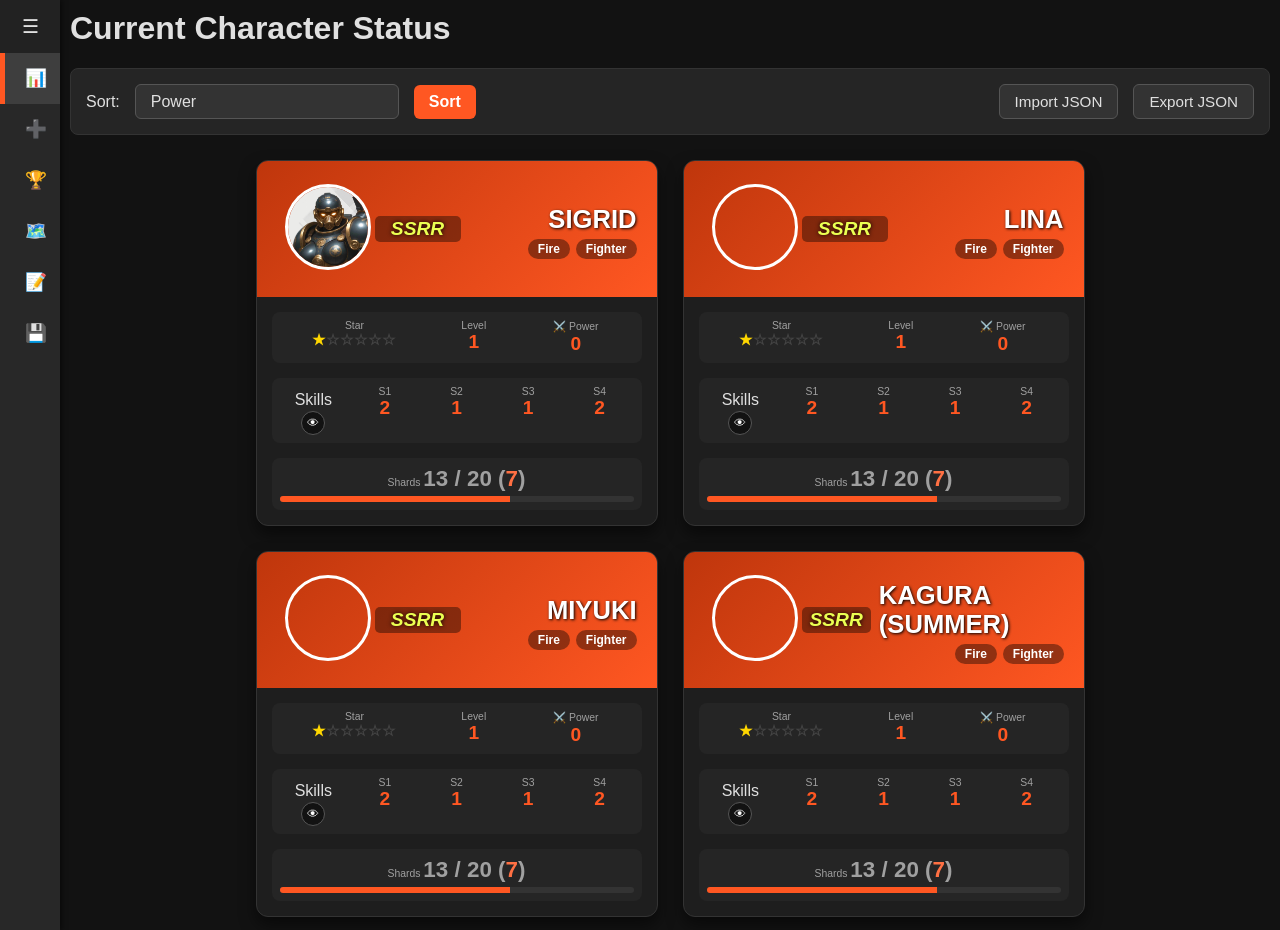
==== commit 3bca836a: "star" ====
--- a/index.html
+++ b/index.html
@@ -54,11 +54,24 @@
     let charactersData = []; 
 
     // --- FUNGSI IKON BINTANG ---
+    // Max 12 bintang, tampil selalu 6 slot.
+    // 1-6  : bintang emas sebanyak nilainya.
+    // 7-12 : (nilai - 6) slot pertama berubah jadi ungu platinum, menimpa bintang emas.
+    //        Contoh 8 bintang = 2 ungu + 4 emas.
     function generateStarIcons(currentStar) {
-        const maxStar = 6;
+        const slots = 6;
+        const total = Math.max(0, Math.min(parseInt(currentStar) || 0, 12));
+        const platinum = Math.max(0, total - slots);
+        const gold = Math.min(total, slots);
         let starsHtml = '';
-        for (let i = 0; i < maxStar; i++) {
-            starsHtml += `<span style="color: ${i < currentStar ? 'gold' : '#444'};">${i < currentStar ? '★' : '☆'}</span>`;
+        for (let i = 0; i < slots; i++) {
+            if (i < platinum) {
+                starsHtml += '<span style="color:#c58bff; text-shadow:0 0 5px #9c4dff, 0 0 2px #e6ccff;">★</span>';
+            } else if (i < gold) {
+                starsHtml += '<span style="color:gold;">★</span>';
+            } else {
+                starsHtml += '<span style="color:#444;">☆</span>';
+            }
         }
         return starsHtml;
     }
@@ -192,7 +205,7 @@
                      </div>
                     <div class="header-right">
                         <span class="grid-item char-name">${data.name}</span>
-                        <input type="number" class="edit-input" id="edit-star-${index}" value="${data.star}" min="1" max="6" placeholder="Star">
+                        <input type="number" class="edit-input" id="edit-star-${index}" value="${data.star}" min="1" max="12" placeholder="Star">
                     </div>
                 </div>
                 
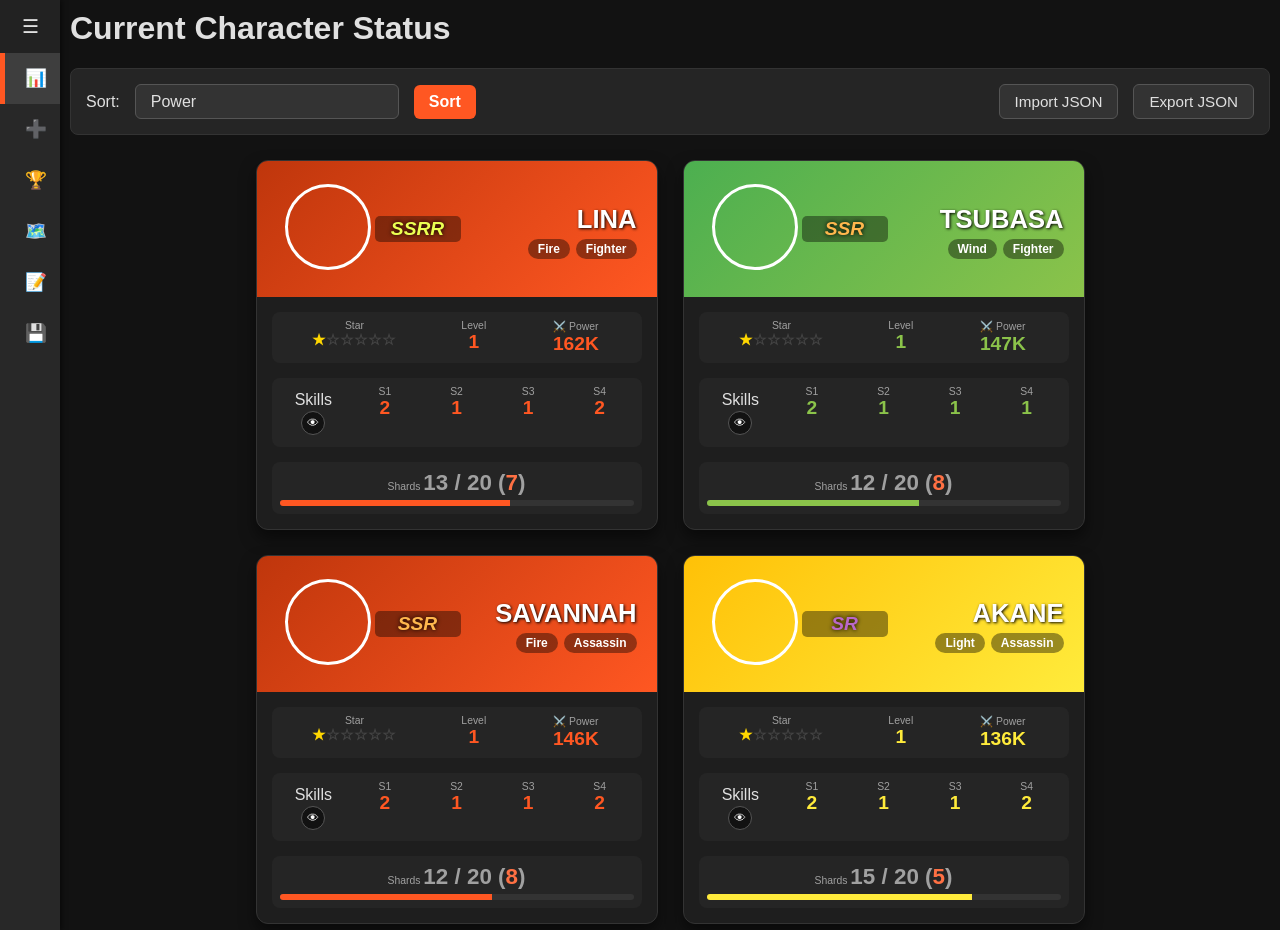
==== commit 3f3de400: "update skill" ====
--- a/index.html
+++ b/index.html
@@ -76,6 +76,8 @@
         return starsHtml;
     }
 
+    const esc = s => String(s ?? '').replace(/&/g, '&amp;').replace(/</g, '&lt;').replace(/>/g, '&gt;').replace(/"/g, '&quot;');
+
     // --- GENERATE HTML MODE BACA (READ-ONLY) ---
     //  Tier 1: img, nama, element, role, rank        (header)
     //  Tier 2: star, skills, power, level, shards    (body)
@@ -100,7 +102,7 @@
         const skillDetailHTML = skillLevels.map((lv, i) => {
             const info = (data.skillInfo || [])[i] || '';
             return `<div class="skill-item">
-                        <div class="skill-item-head">Skill ${i + 1} · Lv <span>${lv}</span></div>
+                        <div class="skill-item-head">${esc((data.skillIcon || [])[i])} Skill ${i + 1} · Lv <span>${lv}</span></div>
                         <div class="skill-item-body">${info ? safeInfo(info) : '<span class="skill-empty">Belum ada info</span>'}</div>
                     </div>`;
         }).join('');
@@ -146,10 +148,10 @@
 
                 <div class="grid-5">
                     <div class="label grid-item" style="margin-top: 5px;">Skills <button class="eye-btn" title="Lihat detail skill" onclick="toggleSkillInfo(${index}, event)">👁</button></div>
-                    <div class="grid-item"><span class="grid-label">S1</span><span class="grid-value">${data.skillOneLevel}</span></div>
-                    <div class="grid-item"><span class="grid-label">S2</span><span class="grid-value">${data.skillTwoLevel}</span></div>
-                    <div class="grid-item"><span class="grid-label">S3</span><span class="grid-value">${data.skillThreeLevel}</span></div>
-                    <div class="grid-item"><span class="grid-label">S4</span><span class="grid-value">${data.skillFourLevel}</span></div>
+                    <div class="grid-item"><span class="grid-label">S1</span><span class="grid-value">${data.skillOneLevel}</span><span class="skill-icon">${esc((data.skillIcon || [])[0])}</span></div>
+                    <div class="grid-item"><span class="grid-label">S2</span><span class="grid-value">${data.skillTwoLevel}</span><span class="skill-icon">${esc((data.skillIcon || [])[1])}</span></div>
+                    <div class="grid-item"><span class="grid-label">S3</span><span class="grid-value">${data.skillThreeLevel}</span><span class="skill-icon">${esc((data.skillIcon || [])[2])}</span></div>
+                    <div class="grid-item"><span class="grid-label">S4</span><span class="grid-value">${data.skillFourLevel}</span><span class="skill-icon">${esc((data.skillIcon || [])[3])}</span></div>
                 </div>
 
                 <div class="skill-detail">${skillDetailHTML}</div>
@@ -262,8 +264,11 @@
 
                 <div class="edit-skill-info">
                     ${[0, 1, 2, 3].map(i => `
-                        <div><span class="grid-label">Skill ${i + 1} info  (&lt;b&gt;summary&lt;/b&gt;deskripsi)</span>
-                            <textarea class="edit-input" id="edit-skillInfo${i}-${index}" rows="2">${(data.skillInfo || [])[i] || ''}</textarea>
+                        <div><span class="grid-label">Skill ${i + 1} — icon &amp; info (&lt;b&gt;summary&lt;/b&gt;deskripsi)</span>
+                            <div class="edit-skill-row">
+                                <input type="text" class="edit-input edit-skill-icon" id="edit-skillIcon${i}-${index}" value="${esc((data.skillIcon || [])[i])}" placeholder="🔥">
+                                <textarea class="edit-input" id="edit-skillInfo${i}-${index}" rows="2">${esc((data.skillInfo || [])[i])}</textarea>
+                            </div>
                         </div>`).join('')}
                 </div>
 
@@ -368,6 +373,7 @@
         updatedChar.cardStar = parseInt(val('edit-cardStar')) || 0;
         WEAR_KEYS.forEach(k => { updatedChar[k] = val(`edit-${k}`).trim() || 'e'; });
         updatedChar.skillInfo = [0, 1, 2, 3].map(i => val(`edit-skillInfo${i}`).trim());
+        updatedChar.skillIcon = [0, 1, 2, 3].map(i => val(`edit-skillIcon${i}`).trim());
 
         updatedChar.skillProgress = { ...updatedChar.skillProgress };
         updatedChar.skillProgress.skill = val('edit-trackedSkill');
--- a/style.css
+++ b/style.css
@@ -1636,3 +1636,24 @@
   #export-button:hover {
     border-color: var(--accent);
   }
+
+  /* Icon/emoji di bawah level skill */
+  .skill-icon {
+    font-size: 1rem;
+    line-height: 1.2;
+    min-height: 1.2em;
+    white-space: nowrap;
+  }
+
+  .edit-skill-row {
+    display: flex;
+    gap: 6px;
+    align-items: flex-start;
+  }
+
+  .edit-skill-row .edit-skill-icon {
+    width: 56px;
+    flex: none;
+    text-align: center;
+    font-size: 1.1rem;
+  }
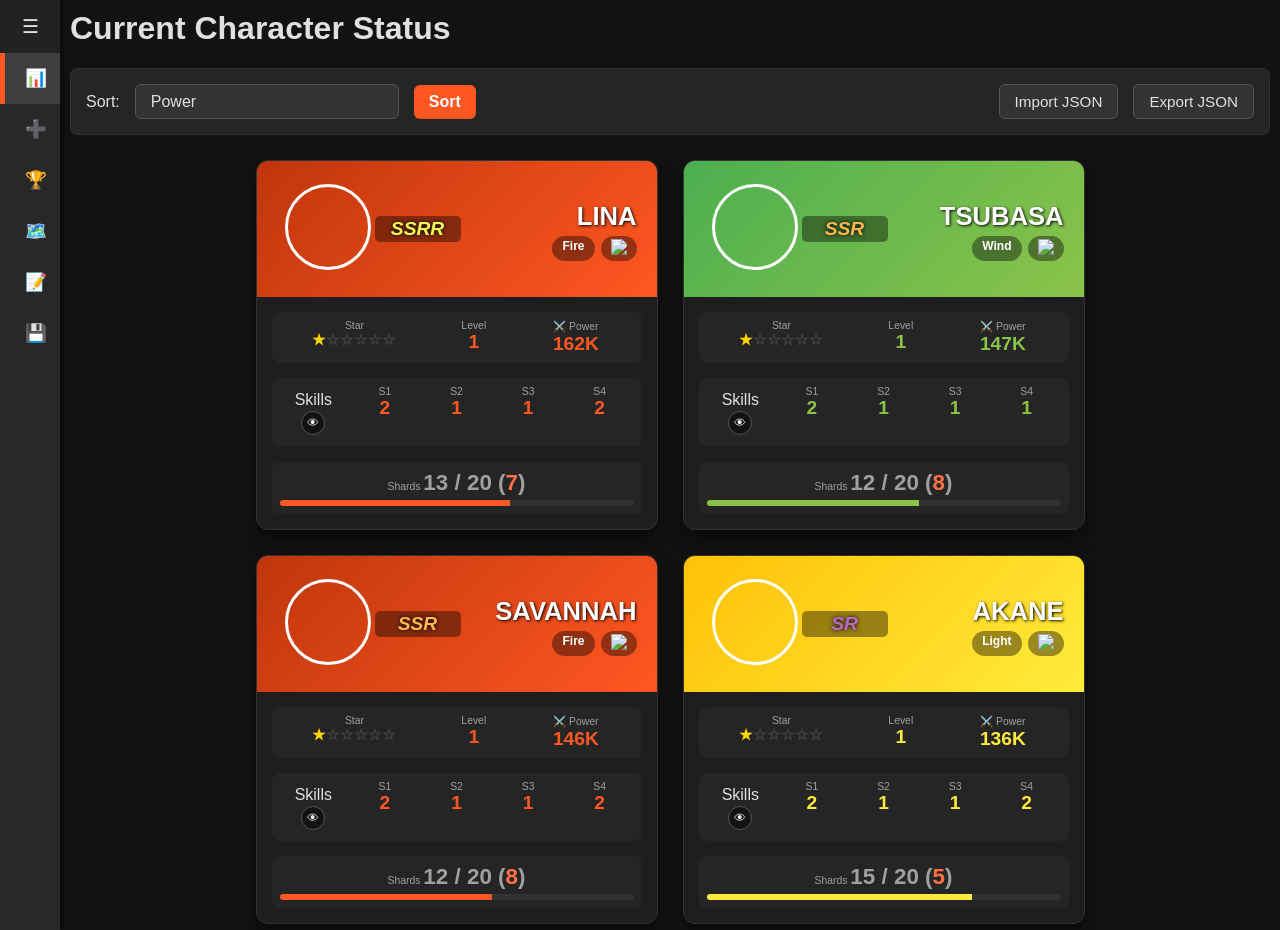
==== commit 20671157: "Update character role display with image icon" ====
--- a/index.html
+++ b/index.html
@@ -134,7 +134,7 @@
                         <span class="char-name">${data.name}</span>
                         <span class="char-tags">
                             <span class="char-tag">${data.element}</span>
-                            <span class="char-tag">${data.role}</span>
+                            <span class="char-tag"><img src="icon/${data.role}.png"/></span>
                         </span>
                     </div>
                 </div>
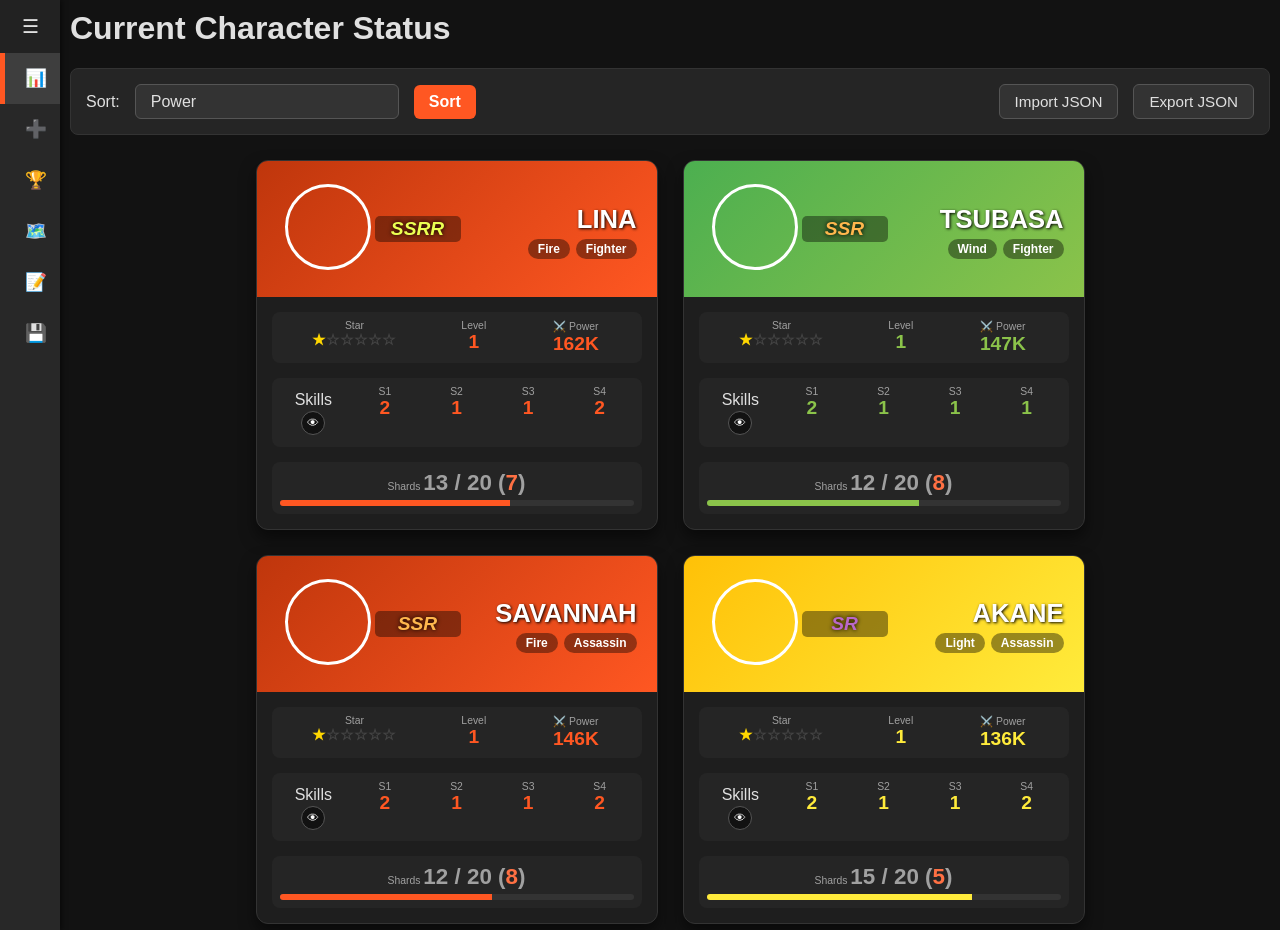
==== commit 27e50b3c: "updte" ====
--- a/index.html
+++ b/index.html
@@ -134,7 +134,7 @@
                         <span class="char-name">${data.name}</span>
                         <span class="char-tags">
                             <span class="char-tag">${data.element}</span>
-                            <span class="char-tag"><img src="icon/${data.role}.png"/></span>
+                            <span class="char-tag">${data.role}</span>
                         </span>
                     </div>
                 </div>
@@ -259,6 +259,15 @@
                             <input type="number" class="edit-input" id="edit-cardLevel-${index}" value="${data.cardLevel}">
                             <input type="number" class="edit-input" id="edit-cardStar-${index}" value="${data.cardStar}">
                         </div>
+                    </div>
+                </div>
+
+                <div class="edit-skill-json">
+                    <span class="grid-label">Skill JSON (tempel array 4 skill: lv, icon, info)</span>
+                    <textarea class="edit-input" id="edit-skillJson-${index}" rows="4" spellcheck="false" placeholder='[{"lv":2,"icon":"🔥","info":"<b>Summary</b>Deskripsi"}, ... ]'></textarea>
+                    <div class="edit-skill-json-actions">
+                        <button type="button" class="btn-apply-json" onclick="applySkillJSON(${index})">Isi ke Skill 1-4</button>
+                        <span id="edit-skillJson-status-${index}" class="skill-json-status"></span>
                     </div>
                 </div>
 
@@ -347,6 +356,32 @@
             if (el === currentData.element) option.selected = true;
             elementSelect.appendChild(option);
         });
+    }
+
+    // Ambil array skill dari textarea JSON, lalu isi ke kolom level / icon / info tiap skill.
+    // Hanya mengisi form; data baru tersimpan setelah klik "Simpan".
+    function applySkillJSON(index) {
+        const status = document.getElementById(`edit-skillJson-status-${index}`);
+        const setStatus = (msg, ok) => { status.textContent = msg; status.style.color = ok ? '#5cb85c' : '#ff5722'; };
+        try {
+            const raw = document.getElementById(`edit-skillJson-${index}`).value.trim();
+            if (!raw) throw new Error('Textarea JSON masih kosong.');
+            const arr = JSON.parse(raw);
+            if (!Array.isArray(arr)) throw new Error('Harus berupa array [ ... ].');
+            if (arr.length === 0 || arr.length > 4) throw new Error('Array harus berisi 1-4 skill.');
+            arr.forEach((s, i) => {
+                if (!s || typeof s !== 'object' || Array.isArray(s)) throw new Error(`Skill ${i + 1} harus berupa object.`);
+                if ('lv' in s && !Number.isFinite(Number(s.lv))) throw new Error(`Skill ${i + 1}: "lv" harus angka.`);
+            });
+            arr.forEach((s, i) => {
+                if ('lv' in s) document.getElementById(`edit-s${i + 1}-${index}`).value = parseInt(s.lv) || 0;
+                if ('icon' in s) document.getElementById(`edit-skillIcon${i}-${index}`).value = String(s.icon ?? '');
+                if ('info' in s) document.getElementById(`edit-skillInfo${i}-${index}`).value = String(s.info ?? '');
+            });
+            setStatus(`✅ ${arr.length} skill diisi ke form. Klik Simpan untuk menyimpan.`, true);
+        } catch (err) {
+            setStatus('❌ ' + err.message, false);
+        }
     }
 
     function cancelEdit(index) {
--- a/style.css
+++ b/style.css
@@ -1657,3 +1657,35 @@
     text-align: center;
     font-size: 1.1rem;
   }
+
+  /* Input skill via JSON (mode edit) */
+  .edit-skill-json {
+    margin: 6px 15px;
+  }
+
+  .edit-skill-json textarea {
+    resize: vertical;
+    font-family: monospace;
+    font-size: 0.75rem;
+  }
+
+  .edit-skill-json-actions {
+    display: flex;
+    align-items: center;
+    gap: 10px;
+    margin-top: 6px;
+  }
+
+  .btn-apply-json {
+    padding: 6px 12px;
+    border: none;
+    border-radius: 6px;
+    background: #007bff;
+    color: #fff;
+    font-weight: bold;
+    cursor: pointer;
+  }
+
+  .skill-json-status {
+    font-size: 0.75rem;
+  }
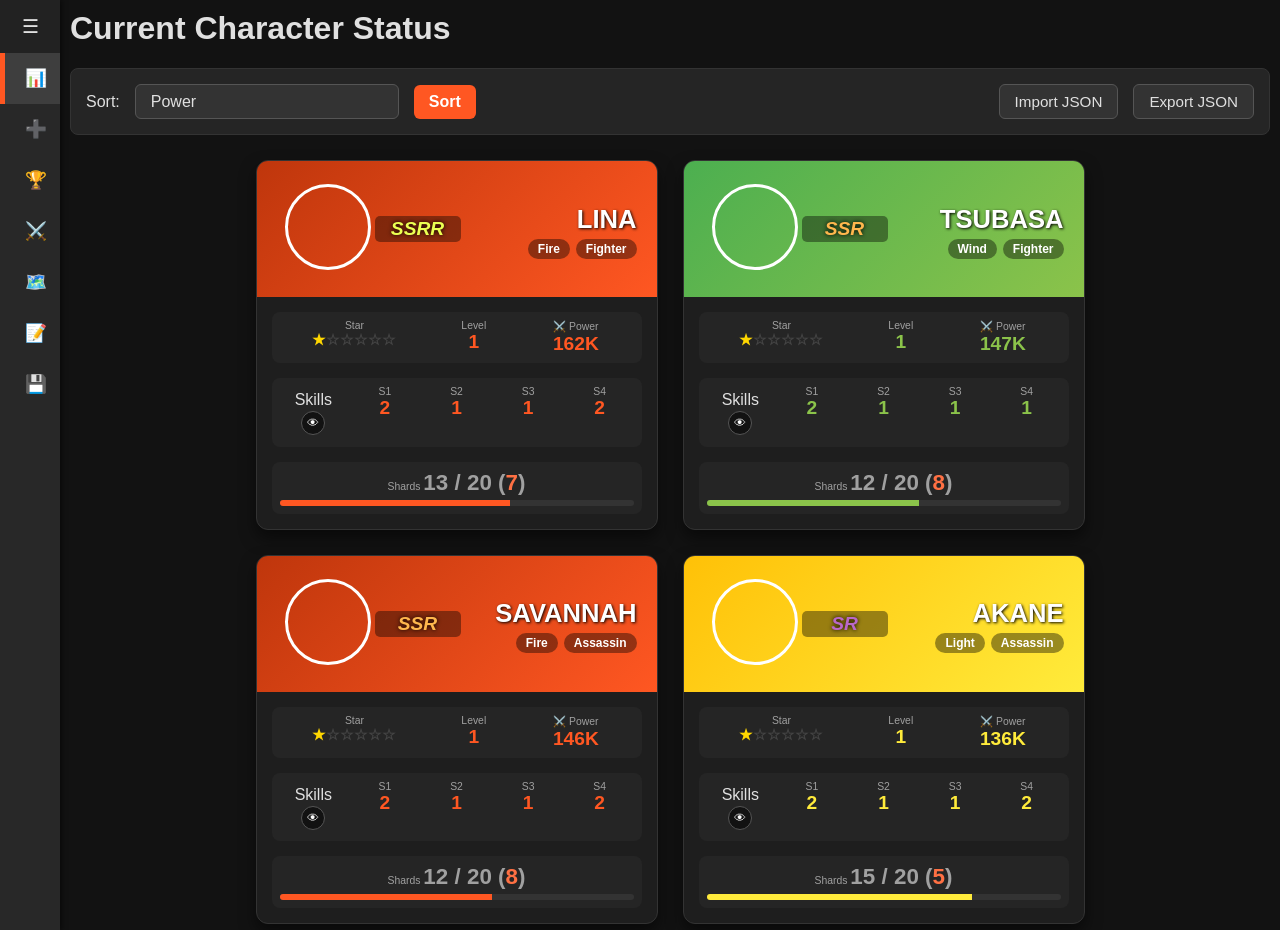
==== commit 8d1e3f9e: "new menu" ====
--- a/index.html
+++ b/index.html
@@ -14,6 +14,7 @@
         <a href="index.html" class="active">📊 <span>Character Status</span></a>
         <a href="create.html">➕ <span>Create New Character</span></a>
         <a href="tier_list.html">🏆 <span>Tier List</span></a> 
+        <a href="hero_counter.html">⚔️ <span>Hero Counter</span></a>
         <a href="enemy_location.html">🗺️ <span>Enemy Location</span></a>
         <a href="update_list.html">📝 <span>Character Update</span></a>
         <a href="backup_recovery.html">💾 <span>Backup/Recovery</span></a>
--- a/style.css
+++ b/style.css
@@ -1689,3 +1689,284 @@
   .skill-json-status {
     font-size: 0.75rem;
   }
+
+  /* =========================================
+     HERO COUNTER (hero_counter.html)
+     ========================================= */
+  .hc-bar {
+    display: flex;
+    flex-wrap: wrap;
+    gap: 10px;
+    align-items: center;
+    margin-bottom: 15px;
+    padding: 12px 15px;
+    background: #252525;
+    border-radius: 8px;
+    border: 1px solid var(--border);
+  }
+
+  .hc-bar .spacer {
+    flex: 1;
+  }
+
+  .hc-bar input[type="text"],
+  .hc-bar select,
+  .hc-editor input[type="text"] {
+    padding: 8px 12px;
+    border-radius: 6px;
+    border: 1px solid #555;
+    background: #333;
+    color: var(--text-main);
+    font-size: 0.95rem;
+    min-width: 0;
+  }
+
+  .hc-btn {
+    padding: 8px 15px;
+    border: none;
+    border-radius: 6px;
+    cursor: pointer;
+    font-weight: bold;
+    color: #fff;
+    background: #444;
+    font-size: 0.9rem;
+  }
+
+  .hc-btn:hover { filter: brightness(1.15); }
+  .hc-btn.primary { background: var(--accent); }
+  .hc-btn.danger { background: #b3261e; }
+  .hc-btn.small { padding: 4px 10px; font-size: 0.75rem; }
+
+  .hc-editor {
+    background: #252525;
+    border: 1px solid var(--border);
+    border-radius: 8px;
+    margin-bottom: 20px;
+    padding: 0 15px;
+  }
+
+  .hc-editor summary {
+    cursor: pointer;
+    padding: 12px 0;
+    font-weight: bold;
+  }
+
+  .hc-editor-body {
+    display: grid;
+    gap: 12px;
+    padding-bottom: 15px;
+  }
+
+  .hc-field {
+    display: flex;
+    flex-direction: column;
+    gap: 4px;
+  }
+
+  .hc-field > label {
+    font-size: 0.8rem;
+    color: var(--text-muted);
+  }
+
+  .hc-row {
+    display: flex;
+    gap: 8px;
+    flex-wrap: wrap;
+  }
+
+  .hc-row input[type="text"] { flex: 1; min-width: 140px; }
+
+  .hc-chips {
+    display: flex;
+    flex-wrap: wrap;
+    gap: 6px;
+    min-height: 30px;
+    align-items: center;
+  }
+
+  .hc-chip {
+    display: inline-flex;
+    align-items: center;
+    gap: 6px;
+    padding: 4px 6px 4px 12px;
+    border-radius: 999px;
+    background: #333;
+    border: 1px solid #555;
+    font-size: 0.85rem;
+  }
+
+  .hc-chip button {
+    background: #555;
+    color: #fff;
+    border: none;
+    border-radius: 50%;
+    width: 20px;
+    height: 20px;
+    line-height: 1;
+    cursor: pointer;
+  }
+
+  .hc-hint { font-size: 0.8rem; color: var(--text-muted); }
+  #hc-msg { font-size: 0.85rem; min-height: 1.2em; }
+
+  .hc-group { margin-bottom: 30px; }
+
+  .hc-group-head {
+    display: flex;
+    align-items: center;
+    gap: 10px;
+    flex-wrap: wrap;
+    margin: 0 0 12px;
+    padding: 8px 12px;
+    border-left: 4px solid var(--accent);
+    background: #1a1a1a;
+    border-radius: 6px;
+  }
+
+  .hc-gk { font-size: 1.2rem; font-weight: bold; }
+  .hc-gs { color: var(--text-muted); font-size: 0.85rem; flex: 1; }
+
+  .hc-pairs {
+    display: flex;
+    flex-direction: column;
+    gap: 18px;
+  }
+
+  .hc-pair {
+    background: var(--card-bg);
+    border: 1px solid var(--border);
+    border-radius: 12px;
+    box-shadow: 0 8px 16px rgba(0, 0, 0, 0.5);
+    padding: 12px;
+  }
+
+  .hc-pair-top {
+    display: flex;
+    justify-content: flex-end;
+    gap: 8px;
+    margin-bottom: 10px;
+  }
+
+  .hc-vs {
+    display: grid;
+    grid-template-columns: 1fr auto 1fr;
+    gap: 12px;
+    align-items: start;
+  }
+
+  .hc-vs-badge {
+    align-self: center;
+    font-size: 1.4rem;
+    font-weight: 900;
+    font-style: italic;
+    color: var(--accent);
+    text-shadow: 0 0 6px rgba(255, 87, 34, 0.6);
+  }
+
+  .hc-side-label {
+    font-size: 0.7rem;
+    font-weight: bold;
+    letter-spacing: 1px;
+    margin-bottom: 4px;
+    color: #5cb85c;
+  }
+
+  .hc-side-label.target { color: #ff7043; }
+
+  @media (max-width: 820px) {
+    .hc-vs { grid-template-columns: 1fr; }
+    .hc-vs-badge { justify-self: center; }
+  }
+
+  /* Profil head-to-head */
+  .hc-profile {
+    --header-start: #444;
+    --header-end: #666;
+    --card-accent: #bbb;
+    border-radius: 10px;
+    overflow: hidden;
+    border: 1px solid var(--border);
+    background: #181818;
+  }
+
+  .hc-profile.element-Fire  { --header-start: #bf360c; --header-end: #ff5722; --card-accent: #ff5722; }
+  .hc-profile.element-Wind  { --header-start: #4caf50; --header-end: #8bc34a; --card-accent: #8bc34a; }
+  .hc-profile.element-Water { --header-start: #2196f3; --header-end: #64b5f6; --card-accent: #64b5f6; }
+  .hc-profile.element-Light { --header-start: #ffc107; --header-end: #ffeb3b; --card-accent: #ffeb3b; }
+  .hc-profile.element-Dark  { --header-start: #673ab7; --header-end: #9c27b0; --card-accent: #c58bff; }
+
+  .hc-head {
+    background: linear-gradient(135deg, var(--header-start), var(--header-end));
+    display: flex;
+    gap: 12px;
+    align-items: center;
+    padding: 12px;
+  }
+
+  .hc-img {
+    width: 4.5em;
+    height: 4.5em;
+    border-radius: 50%;
+    border: 2px solid #fff;
+    object-fit: contain;
+    flex: none;
+    background: rgba(0, 0, 0, 0.25);
+  }
+
+  .hc-name {
+    font-size: 1.15rem;
+    font-weight: bold;
+    color: #fff;
+    text-transform: uppercase;
+    text-shadow: 0 0 4px #000;
+    overflow-wrap: anywhere;
+  }
+
+  .hc-tags {
+    display: flex;
+    gap: 6px;
+    flex-wrap: wrap;
+    align-items: center;
+    margin-top: 4px;
+  }
+
+  .hc-tags .char-rank { font-size: 1rem; }
+
+  .hc-skill { border-bottom: 1px solid #2c2c2c; }
+  .hc-skill:last-child { border-bottom: none; }
+
+  .hc-skill summary {
+    display: flex;
+    gap: 8px;
+    align-items: center;
+    padding: 8px 10px;
+    cursor: pointer;
+    list-style: none;
+  }
+
+  .hc-skill summary::-webkit-details-marker { display: none; }
+  .hc-skill[open] summary { background: rgba(255, 255, 255, 0.04); }
+
+  .hc-s-icon { min-width: 2.4em; text-align: center; }
+  .hc-s-lv { font-size: 0.7rem; color: var(--text-muted); white-space: nowrap; }
+  .hc-s-sum { font-size: 0.8rem; color: var(--card-accent); font-weight: bold; }
+
+  .hc-s-desc {
+    padding: 2px 12px 10px;
+    font-size: 0.8rem;
+    line-height: 1.4;
+  }
+
+  .hc-s-desc b { color: var(--card-accent); }
+  .hc-s-empty { color: #666; font-style: italic; }
+
+  .hc-missing {
+    padding: 22px 12px;
+    text-align: center;
+    border: 1px dashed #555;
+    background: transparent;
+    color: var(--text-muted);
+  }
+
+  .hc-missing .hc-name { color: var(--text-main); display: block; margin-bottom: 4px; text-shadow: none; }
+  .hc-empty { text-align: center; color: var(--text-muted); padding: 40px 10px; }
